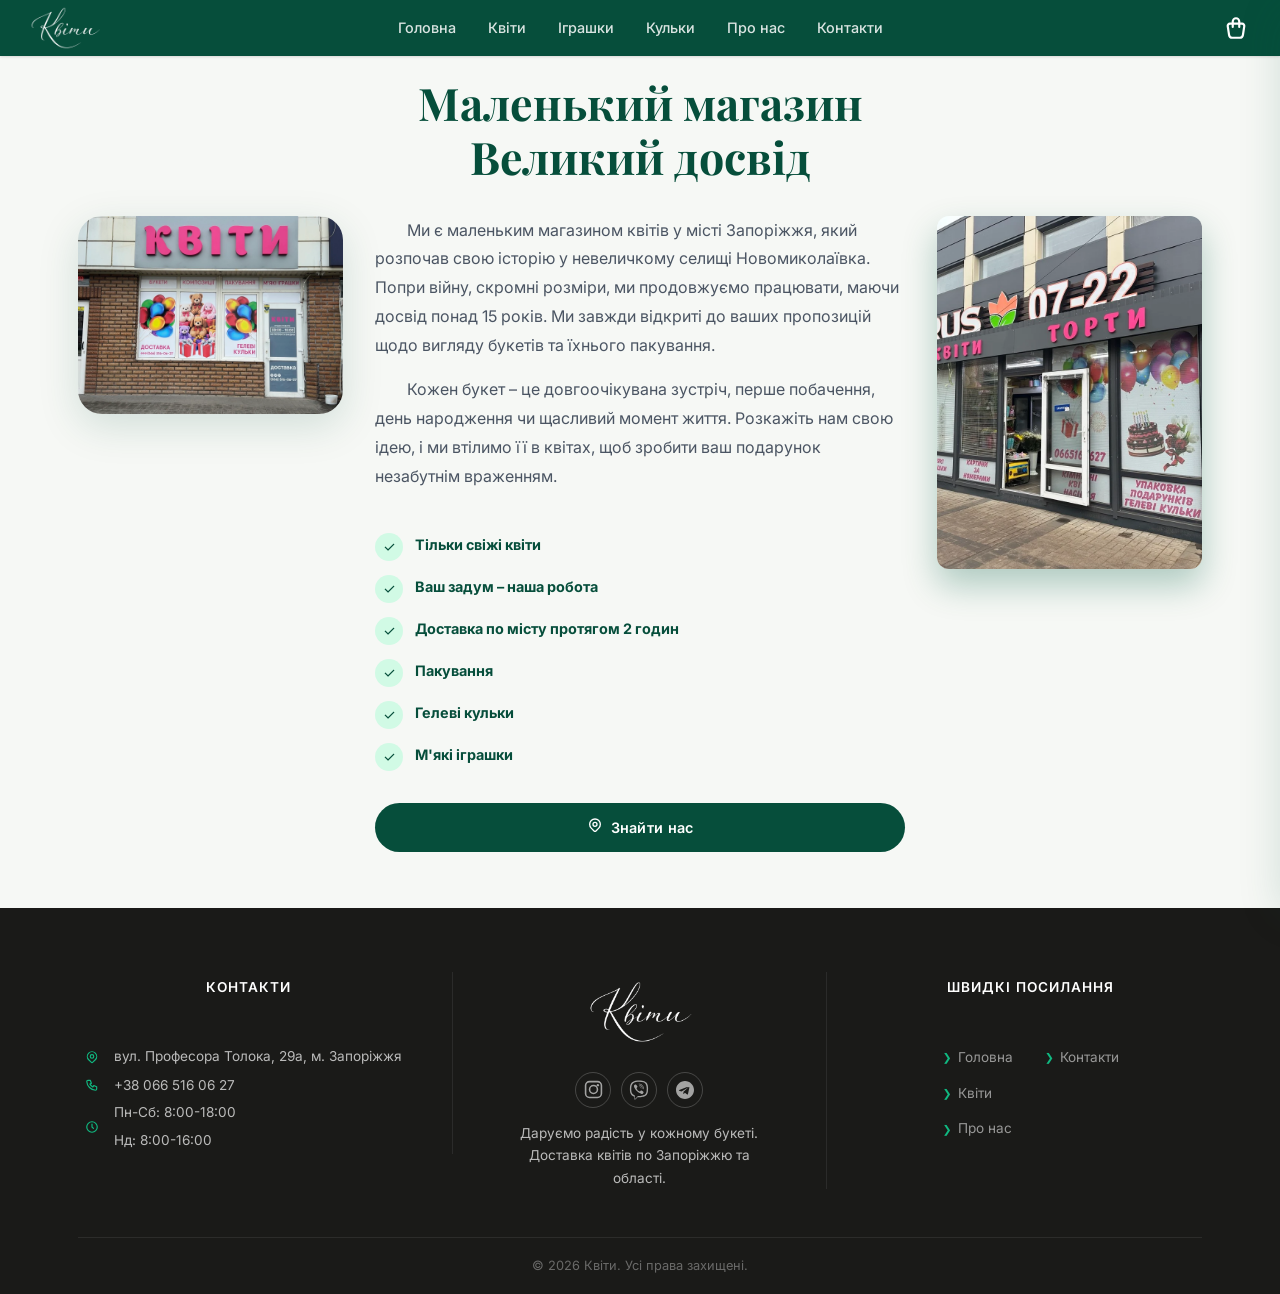
==== about.html @ 375ccbc0 "Add files via upload" ====
<!DOCTYPE html>
<html lang="uk">
<head>
    <meta charset="UTF-8" />
    <meta name="viewport" content="width=device-width, initial-scale=1.0" />
    <meta name="description" content="Про нас – квітковий магазин Квіти у Запоріжжі. Наша історія, цінності та підхід до роботи." />
    <title>Квітковий магазин</title>
    <link rel="preconnect" href="https://fonts.googleapis.com" />
    <link rel="preconnect" href="https://fonts.gstatic.com" crossorigin />
    <link href="https://fonts.googleapis.com/css2?family=Playfair+Display:ital,wght@0,400;0,600;0,700;1,400&family=Inter:wght@300;400;500;600&display=swap" rel="stylesheet" />
    <link rel="stylesheet" href="styles.css" />
</head>
<body class="page-about">

<!-- Навігація -->

<nav class="nav" id="navbar">
    <div class="container">
        <a href="index.html" class="nav-logo">
    <img src="logo_kvity_white.webp" alt="Квіти" class="nav-logo-img nav-logo-img-large" />
</a>
        <ul class="nav-links">
            <li><a href="index.html">Головна</a></li>
            <li><a href="index.html#kvity">Квіти</a></li>
            <li><a href="toys.html">Іграшки</a></li>
            <li><a href="balloons.html">Кульки</a></li>
            <li><a href="about.html">Про нас</a></li>
            <li><a href="#footer-phone" class="contact-us-link">Контакти</a></li>
        </ul>
        <button class="cart-btn" id="cart-btn">
            <svg class="cart-icon" viewBox="0 0 24 24" fill="none" stroke="currentColor" stroke-width="2" stroke-linecap="round" stroke-linejoin="round"><path d="M6.331 8h11.339a2 2 0 0 1 1.977 2.304l-1.255 8.152a3 3 0 0 1 -2.966 2.544h-6.852a3 3 0 0 1 -2.965 -2.544l-1.255 -8.152a2 2 0 0 1 1.977 -2.304z"/><path d="M9 11v-5a3 3 0 0 1 6 0v5"/></svg>
            <span class="cart-count" id="cart-count">0</span>
        </button>
        <button class="hamburger" id="hamburger">
            <span></span><span></span><span></span>
        </button>
    </div>
</nav>

<!-- Мобільне меню -->

<div class="mobile-menu" id="mobile-menu">
    
<nav class="mobile-menu-links">
        <a href="index.html#hero" class="mobile-link"><span class="mobile-link-icon"><svg width="20" height="20" viewBox="0 0 24 24" fill="none" stroke="currentColor" stroke-width="1.8" stroke-linecap="round" stroke-linejoin="round"><path d="M4 12l8-7 8 7"/><path d="M6 10v9a1 1 0 0 0 1 1h10a1 1 0 0 0 1-1v-9"/></svg></span><span>Головна</span></a>
        <a href="index.html#kvity" class="mobile-link"><span class="mobile-link-icon"><svg width="20" height="20" viewBox="0 0 24 24" fill="currentColor"><circle cx="12" cy="12" r="2.2"/><circle cx="12" cy="6.5" r="2.4"/><circle cx="12" cy="17.5" r="2.4"/><circle cx="6.5" cy="12" r="2.4"/><circle cx="17.5" cy="12" r="2.4"/></svg></span><span>Квіти</span></a>
        <a href="toys.html" class="mobile-link"><span class="mobile-link-icon"><svg width="20" height="20" viewBox="0 0 24 24" fill="none" stroke="currentColor" stroke-width="1.8" stroke-linecap="round" stroke-linejoin="round"><circle cx="12" cy="12" r="8"/><path d="M9 10h.01"/><path d="M15 10h.01"/><path d="M9 15c1 1 5 1 6 0"/></svg></span><span>Іграшки</span></a>
        <a href="balloons.html" class="mobile-link"><span class="mobile-link-icon"><svg width="20" height="20" viewBox="0 0 24 24" fill="none" stroke="currentColor" stroke-width="1.8" stroke-linecap="round" stroke-linejoin="round"><circle cx="12" cy="9" r="6"/><path d="M12 15l-1 6h2z"/></svg></span><span>Кульки</span></a>
        <a href="about.html" class="mobile-link"><span class="mobile-link-icon"><svg width="20" height="20" viewBox="0 0 24 24" fill="none" stroke="currentColor" stroke-width="1.8" stroke-linecap="round" stroke-linejoin="round"><circle cx="12" cy="12" r="8"/><path d="M12 8h.01"/><path d="M11 11h1v5h1"/></svg></span><span>Про нас</span></a>
        <a href="#footer-phone" class="mobile-link contact-us-link"><span class="mobile-link-icon"><svg width="20" height="20" viewBox="0 0 24 24" fill="none" stroke="currentColor" stroke-width="1.8" stroke-linecap="round" stroke-linejoin="round"><path d="M12 21s-6-5.686-6-10a6 6 0 0 1 12 0c0 4.314-6 10-6 10z"/><circle cx="12" cy="11" r="2"/></svg></span><span>Контакти</span></a>
    </nav>
    <div class="mobile-menu-footer">
        <a href="tel:+380665160627" class="btn btn-primary mobile-call-btn">
            <span><svg width="16" height="16" viewBox="0 0 24 24" fill="none" stroke="currentColor" stroke-width="2" stroke-linecap="round" stroke-linejoin="round"><path d="M5 4h4l2 5l-2.5 1.5a11 11 0 0 0 5 5l1.5 -2.5l5 2v4a2 2 0 0 1 -2 2a16 16 0 0 1 -15 -15a2 2 0 0 1 2 -2"/></svg></span> <span>+38 066 516 06 27</span>
        </a>
    </div>
</div>

<!-- Кошик -->

<div class="cart-overlay" id="cart-overlay"></div>
<aside class="cart-drawer" id="cart-drawer">
    <div class="cart-header">
        <h3><span class="cart-header-icon"><svg width="15" height="15" viewBox="0 0 24 24" fill="none" stroke="currentColor" stroke-width="2" stroke-linecap="round" stroke-linejoin="round"><path d="M6.331 8h11.339a2 2 0 0 1 1.977 2.304l-1.255 8.152a3 3 0 0 1 -2.966 2.544h-6.852a3 3 0 0 1 -2.965 -2.544l-1.255 -8.152a2 2 0 0 1 1.977 -2.304z"/><path d="M9 11v-5a3 3 0 0 1 6 0v5"/></svg></span> <span>Ваш кошик</span></h3>
        <button class="cart-close" id="cart-close">✕</button>
    </div>
    <div class="cart-items" id="cart-items">
        <div class="cart-empty" id="cart-empty">
            <span>🌷</span>
            <p>Кошик поки порожній</p>
        </div>
    </div>
    <div class="cart-footer" id="cart-footer">
        <div class="cart-total-row">
            <span>Разом:</span>
            <strong id="cart-total">0 ₴</strong>
        </div>
        <a href="tel:+380665160627" class="btn btn-primary cart-checkout" id="cart-checkout">
            <span><svg width="15" height="15" viewBox="0 0 24 24" fill="none" stroke="currentColor" stroke-width="2" stroke-linecap="round" stroke-linejoin="round"><path d="M5 4h4l2 5l-2.5 1.5a11 11 0 0 0 5 5l1.5 -2.5l5 2v4a2 2 0 0 1 -2 2a16 16 0 0 1 -15 -15a2 2 0 0 1 2 -2"/></svg></span> <span>Оформити замовлення</span>
        </a>
        <p class="cart-hint">Зателефонуйте нам – назвіть букети з кошика, і ми все підготуємо</p>
    </div>
</aside>

<!-- Про нас -->

<section class="about" id="about">
    <div class="container">

        <div class="about-grid">
            <div class="about-img-stack reveal-left">
                <img
                    src="novyy_magazin.webp"
                    alt="Вітрина квіткового магазину Квіти"
                    class="about-img-main"
                    style="aspect-ratio:4/3;object-fit:cover;"
                    loading="lazy"
                />
                <img
                    src="stariyy_magazin.webp"
                    alt="Перший магазин Квіти у Новомиколаївці"
                    class="about-img-accent"
                    style="object-fit:cover;"
                    loading="lazy"
                />
            </div>

            <div class="about-header-block reveal-left">
                <h2 class="section-title" id="about-title">Маленький магазин<br/>Великий досвід</h2>
            </div>

            <div class="about-text">
                <p class="about-body reveal-right" style="transition-delay:.1s">
                    Ми є маленьким магазином квітів у місті Запоріжжя, який розпочав свою історію у невеличкому селищі Новомиколаївка. Попри війну, скромні розміри, ми продовжуємо працювати, маючи досвід понад 15 років. Ми завжди відкриті до ваших пропозицій щодо вигляду букетів та їхнього пакування.
                </p>
                <p class="about-body reveal-right" style="transition-delay:.15s">
                    Кожен букет – це довгоочікувана зустріч, перше побачення, день народження чи щасливий момент життя. Розкажіть нам свою ідею, і ми втілимо її в квітах, щоб зробити ваш подарунок незабутнім враженням.
                </p>
                <div class="about-features">
                    <div class="about-feat reveal-right" style="transition-delay:.2s">
                        <div class="about-feat-icon">✓</div>
                        <div class="about-feat-text">
                            <strong>Тільки свіжі квіти</strong>
                        </div>
                    </div>
                    <div class="about-feat reveal-right" style="transition-delay:.25s">
                        <div class="about-feat-icon">✓</div>
                        <div class="about-feat-text">
                            <strong>Ваш задум – наша робота</strong>
                        </div>
                    </div>
                    <div class="about-feat reveal-right" style="transition-delay:.3s">
                        <div class="about-feat-icon">✓</div>
                        <div class="about-feat-text">
                            <strong>Доставка по місту протягом 2 годин</strong>
                        </div>
                    </div>
                    <div class="about-feat reveal-right" style="transition-delay:.3s">
                        <div class="about-feat-icon">✓</div>
                        <div class="about-feat-text">
                            <strong>Пакування</strong>
                        </div>
                    </div>
                    <div class="about-feat reveal-right" style="transition-delay:.3s">
                        <div class="about-feat-icon">✓</div>
                        <div class="about-feat-text">
                            <strong>Гелеві кульки</strong>
                        </div>
                    </div>
                    <div class="about-feat reveal-right" style="transition-delay:.3s">
                        <div class="about-feat-icon">✓</div>
                        <div class="about-feat-text">
                            <strong>М'які іграшки</strong>
                        </div>
                    </div>
                </div>
                <a href="https://www.google.com/maps/search/?api=1&query=%D0%B2%D1%83%D0%BB.+%D0%9F%D1%80%D0%BE%D1%84%D0%B5%D1%81%D0%BE%D1%80%D0%B0+%D0%A2%D0%BE%D0%BB%D0%BE%D0%BA%D0%B0%2C+29%D0%B0%2C+%D0%97%D0%B0%D0%BF%D0%BE%D1%80%D1%96%D0%B6%D0%B6%D1%8F" 
                    class="btn btn-dark reveal-right" 
                    style="transition-delay:.35s;margin-top:8px;" 
                    target="_blank" rel="noopener">
                        <span><svg width="16" height="16" viewBox="0 0 24 24" fill="none" stroke="currentColor" stroke-width="2" stroke-linecap="round" stroke-linejoin="round"><path d="M9 11a3 3 0 1 0 6 0a3 3 0 0 0 -6 0"/><path d="M17.657 16.657l-4.243 4.243a2 2 0 0 1 -2.827 0l-4.244 -4.243a8 8 0 1 1 11.314 0z"/></svg></span>
                        <span>Знайти нас</span>
                </a>
            </div>
        </div>
    </div>
</section>

<!-- Футер -->

<footer>
    <div class="container">
        <div class="footer-grid">

            <div class="footer-col footer-brand-col">
                <div class="footer-logo">
    <img src="logo_kvity_white.webp" alt="Квіти" class="footer-logo-img" />
</div>
                <div class="footer-social">
                    <a href="https://www.instagram.com/lipinskayanatalya/" class="social-btn" target="_blank" rel="noopener">
                        <svg width="19" height="19" viewBox="0 0 24 24" fill="none" stroke="currentColor" stroke-width="2" stroke-linecap="round" stroke-linejoin="round"><rect x="2" y="2" width="20" height="20" rx="5"/><circle cx="12" cy="12" r="5"/><circle cx="17.5" cy="6.5" r="1.5" fill="currentColor" stroke="none"/></svg>
                    </a>
                    <a href="viber://chat?number=%2B380665160627" class="social-btn" target="_blank" rel="noopener">
                        <svg width="24" height="24" fill="currentColor" xmlns="http://www.w3.org/2000/svg" viewBox="0 0 640 640"><!--!Font Awesome Free v7.3.1 by @fontawesome - https://fontawesome.com License - https://fontawesome.com/license/free Copyright 2026 Fonticons, Inc.--><path d="M508.3 113.9C495.6 102.2 444.2 64.9 329.6 64.4C329.6 64.4 194.5 56.3 128.7 116.7C92.1 153.3 79.2 207 77.8 273.5C76.4 340 74.7 464.6 194.8 498.4L194.9 498.4L194.8 550C194.8 550 194 570.9 207.8 575.1C224.4 580.3 234.2 564.4 250.1 547.3C258.8 537.9 270.8 524.1 279.9 513.6C362.1 520.5 425.2 504.7 432.4 502.4C449 497 542.9 485 558.1 360.4C573.9 231.8 550.5 150.6 508.3 113.9zM522.2 351C509.3 455 433.2 461.6 419.2 466.1C413.2 468 357.7 481.8 288 477.3C288 477.3 236 540 219.8 556.3C214.5 561.6 208.7 561.1 208.8 550.6C208.8 543.7 209.2 464.9 209.2 464.9L209.2 464.9C107.4 436.7 113.4 330.6 114.5 275.1C115.6 219.6 126.1 174.1 157.1 143.5C212.8 93 327.5 100.5 327.5 100.5C424.4 100.9 470.8 130.1 481.6 139.9C517.3 170.5 535.5 243.7 522.2 351zM383.2 270.2C383.6 278.8 370.7 279.4 370.3 270.8C369.2 248.8 358.9 238.1 337.7 236.9C329.1 236.4 329.9 223.5 338.4 224C366.3 225.5 381.8 241.5 383.2 270.2zM403.5 281.5C404.5 239.1 378 205.9 327.7 202.2C319.2 201.6 320.1 188.7 328.6 189.3C386.6 193.5 417.5 233.4 416.4 281.8C416.3 290.4 403.3 290 403.5 281.5zM450.5 294.9C450.6 303.5 437.6 303.6 437.6 295C437 213.5 382.7 169.1 316.8 168.6C308.3 168.5 308.3 155.7 316.8 155.7C390.5 156.2 449.8 207.1 450.5 294.9zM439.2 393L439.2 393.2C428.4 412.2 408.2 433.2 387.4 426.5L387.2 426.2C366.1 420.3 316.4 394.7 285 369.7C268.8 356.9 254 341.8 242.6 327.3C232.3 314.4 221.9 299.1 211.8 280.7C190.5 242.2 185.8 225 185.8 225C179.1 204.2 200 184 219.1 173.2L219.3 173.2C228.5 168.4 237.3 170 243.2 177.1C243.2 177.1 255.6 191.9 260.9 199.2C265.9 206 272.6 216.9 276.1 223C282.2 233.9 278.4 245 272.4 249.6L260.4 259.2C254.3 264.1 255.1 273.2 255.1 273.2C255.1 273.2 272.9 340.5 339.4 357.5C339.4 357.5 348.5 358.3 353.4 352.2L363 340.2C367.6 334.2 378.7 330.4 389.6 336.5C404.3 344.8 423 357.7 435.4 369.4C442.4 375.1 444 383.8 439.2 393z"/></svg>
                    </a>
                    <a href="https://t.me/nataliyassg" class="social-btn" target="_blank" rel="noopener">
                        <svg width="18" height="18" viewBox="0 0 24 24" fill="currentColor"><path d="M12 0C5.373 0 0 5.373 0 12s5.373 12 12 12 12-5.373 12-12S18.627 0 12 0zm5.894 8.221-1.97 9.28c-.145.658-.537.818-1.084.508l-3-2.21-1.447 1.394c-.16.16-.295.295-.605.295l.213-3.053 5.56-5.023c.242-.213-.054-.333-.373-.12L7.26 13.988 4.28 13.08c-.656-.204-.67-.656.136-.97l10.3-3.97c.545-.197 1.02.133.843.97l.335-.889z"/></svg>
                    </a>
                </div>
                <p class="footer-desc">Даруємо радість у кожному букеті. Доставка квітів по Запоріжжю та області.</p>
            </div>

            <div class="footer-col footer-contacts-col" id="contacts">
                <h4>Контакти</h4>
                <ul class="footer-contact">
                    <li><span class="contact-icon"><svg width="14" height="14" viewBox="0 0 24 24" fill="none" stroke="currentColor" stroke-width="2" stroke-linecap="round" stroke-linejoin="round"><path d="M9 11a3 3 0 1 0 6 0a3 3 0 0 0 -6 0"/><path d="M17.657 16.657l-4.243 4.243a2 2 0 0 1 -2.827 0l-4.244 -4.243a8 8 0 1 1 11.314 0z"/></svg></span><span>вул. Професора Толока, 29а, м. Запоріжжя</span></li>
                    <li id="footer-phone"><span class="contact-icon"><svg width="14" height="14" viewBox="0 0 24 24" fill="none" stroke="currentColor" stroke-width="2" stroke-linecap="round" stroke-linejoin="round"><path d="M5 4h4l2 5l-2.5 1.5a11 11 0 0 0 5 5l1.5 -2.5l5 2v4a2 2 0 0 1 -2 2a16 16 0 0 1 -15 -15a2 2 0 0 1 2 -2"/></svg></span><a href="tel:+380665160627" style="color:inherit;transition:color .2s;" onmouseover="this.style.color='var(--emerald)'" onmouseout="this.style.color='inherit'">+38 066 516 06 27</a></li>
                    <li><span class="contact-icon"><svg width="14" height="14" viewBox="0 0 24 24" fill="none" stroke="currentColor" stroke-width="2" stroke-linecap="round" stroke-linejoin="round"><circle cx="12" cy="12" r="9"/><polyline points="12 7 12 12 14.5 14.5"/></svg></span><span>Пн-Сб: 8:00-18:00 <br>Нд: 8:00-16:00</span></li>
                </ul>
            </div>

            <div class="footer-col footer-links-col">
                <details class="footer-links-details" open>
                    <summary>Швидкі посилання</summary>
                    <ul class="footer-links">
                        <li><a href="index.html#hero">Головна</a></li>
                        <li><a href="index.html#kvity">Квіти</a></li>
                        <li><a href="about.html">Про нас</a></li>
                        <li><a href="#contacts">Контакти</a></li>
                    </ul>
                </details>
            </div>

        </div>
        <div class="footer-bottom">
            <span>© 2026 Квіти. Усі права захищені.</span>
        </div>
    </div>
</footer>

<!-- Кнопка Нагору -->

<button id="back-to-top">↑</button>

<!-- Спливаюче повідомлення кошика -->

<div id="toast"></div>

<script src="script.js"></script>
</body>
</html>
---- styles.css ----
/* Кастомні CSS-властивості */

:root {
    --emerald: #10B981;
    --forest: #064E3B;
    --forest-mid: #065F46;
    --forest-light: #D1FAE5;
    --leaf: #34D399;
    --sand: #F0EDE6;
    --bg-main: #F6F8F5;
    --text-dark: #1A1A18;
    --text-mid: #4B5563;
    --text-light: #9CA3AF;
    --white: #FFFFFF;

    --font-display: 'Playfair Display', Georgia, serif;
    --font-body:    'Inter', system-ui, sans-serif;

    --radius-md:  12px;
    --radius-lg:  24px;
    --radius-pill: 999px;

    --shadow-sm: 0 1px 3px rgba(0,0,0,.08), 0 1px 2px rgba(0,0,0,.06);
    --shadow-md: 0 4px 16px rgba(6,78,59,.10);
    --shadow-lg: 0 12px 40px rgba(6,78,59,.15);

    --nav-h: 56px;
    --section-gap: 56px;
}

.stat-min {
    font-family: var(--font-display);
    font-size: clamp(1.2rem, 4vw, 1.8rem);
    font-weight: 700;
    color: var(--leaf);
    display: inline-block;
    line-height: 1;
    margin-left: 2px;
}

/* Скидання стилів та базові налаштування */

*, *::before, *::after { 
    box-sizing: border-box; 
    margin: 0; 
    padding: 0; 
}

[id] {
    scroll-margin-top: var(--nav-h);
}

body {
    font-family: var(--font-body);
    color: var(--text-dark);
    background: var(--bg-main);
    overflow-x: hidden;
    line-height: 1.6;
    overscroll-behavior: none;
}

/* Повзунок сайту */

html {
    scrollbar-width: thin;
    scrollbar-color: var(--emerald) var(--sand);
    scroll-behavior: smooth;
    font-size: 16px
}

::-webkit-scrollbar {
    width: 12px;
}

::-webkit-scrollbar-track {
    background: var(--sand);
}

::-webkit-scrollbar-thumb {
    background: var(--emerald);
    border-radius: 10px;
    border: 2px solid var(--sand);
}

::-webkit-scrollbar-thumb:hover {
    background: var(--forest-mid);
}

img {
    max-width: 100%;
    display: block; 
}

a {
    color: inherit;
    text-decoration: none;
}

button {
    cursor: pointer;
    border: none;
    background: none; 
    font-family: inherit;
    touch-action: manipulation;
    user-select: none;
    -webkit-user-select: none;
}

ul {
    list-style: none;
}

:focus-visible {
    outline: 2px solid var(--emerald);
    outline-offset: 3px; 
}

@media (prefers-reduced-motion: reduce) {

*, *::before, *::after {
    animation-duration: .01ms !important;
    transition-duration: .01ms !important;
}
}

/* Допоміжні класи */
.product-body--compact {
    padding: 12px 10px;
    display: flex;
    flex-direction: column;
    align-items: flex-start;
    gap: 8px;
    min-width: 120px;
    max-width: 180px;
}
.product-footer {
    display: flex;
    align-items: center;
    gap: 10px;
    margin-top: 0;
}
.product-price {
    font-size: 1.1rem;
    font-weight: 600;
}
.product-btn {
    background: var(--emerald);
    color: var(--white);
    border-radius: 50%;
    width: 32px;
    height: 32px;
    font-size: 1.3rem;
    display: flex;
    align-items: center;
    justify-content: center;
    transition: background .2s;
}
.product-btn:active, .product-btn:focus {
    background: var(--forest-mid);
}


.container {
    width: 100%;
    max-width: 1160px;
    margin: 0 auto;
    padding: 0 18px;
}

.sr-only {
    position: absolute;
    width: 1px; height: 1px;
    overflow: hidden;
    clip: rect(0,0,0,0); 
    white-space: nowrap;
}

.btn {
    display: inline-flex;
    align-items: center;
    justify-content: center;
    gap: 8px;
    min-height: 44px;
    padding: 13px 28px;
    border-radius: var(--radius-pill);
    font-family: var(--font-body);
    font-size: .9rem; 
    font-weight: 600;
    letter-spacing: .02em;
    transition: transform .15s, box-shadow .15s, background .15s;
}

.btn > span[aria-hidden="true"]:first-child {
    display: inline-flex;
    align-items: center;
    justify-content: center;
    width: 18px;
    height: 18px;
    line-height: 1;
    font-size: 1rem;
    flex-shrink: 0;
}

.btn:active {
    transform: scale(0.97);
}

.btn-primary {
    background: var(--emerald);
    color: var(--white);
}

.btn-outline {
    background: transparent;
    color: var(--white);
    border: 2px solid rgba(255,255,255,.7);
}

.btn-dark {
    background: var(--forest);
    color: var(--white);
}

/* Для пристроїв з мишею ноут */

@media (hover: hover) {
    .btn:hover {
        transform: translateY(-2px);
        box-shadow: var(--shadow-md);
    }

    .btn-primary:hover {
        background: var(--forest-mid);
    }

    .btn-outline:hover {
        background: rgba(255,255,255,.15);
    }

    .btn-dark:hover {
        background: var(--forest-mid);
    }
}

/* моб. версія вимк. появу елементів без анімки */

.reveal,
.reveal-left,
.reveal-right {
    opacity: 1;
    transition: none;
}

/* Анімація появи елементів на ноуті*/

@media (min-width: 768px) {
    
    .reveal {
        opacity: 0;
        transform: translateY(24px);
        transition: opacity .5s cubic-bezier(.22,1,.36,1), transform .5s cubic-bezier(.22,1,.36,1);
    }

    .reveal.visible {
        opacity: 1;
        transform: translateY(0);
    }

    .reveal-left {
        opacity: 0;
        transform: translateX(-28px);
        transition: opacity .5s cubic-bezier(.22,1,.36,1), transform .5s cubic-bezier(.22,1,.36,1);
    }

    .reveal-right {
        opacity: 0;
        transform: translateX(28px);
        transition: opacity .5s cubic-bezier(.22,1,.36,1), transform .5s cubic-bezier(.22,1,.36,1);
    }

    .reveal-left.visible,
    .reveal-right.visible {
        opacity: 1;
        transform: translateX(0);
    }
}

/* Навігація (базова — мобільна версія) */

.nav {
    position: fixed;
    top: 0;
    left: 0;
    right: 0;
    z-index: 1000;
    height: var(--nav-h);
    display: flex;
    align-items: center;
    transition: background .35s, box-shadow .35s;
    will-change: background;
    transform: translateZ(0);
}

.nav .container {
    display: flex;
    align-items: center;
    justify-content: space-between;
    width: 100%;
    position: relative;
}

.nav .container > * {
    align-self: center;
}

.nav.scrolled {
    background: var(--forest);
    box-shadow: var(--shadow-sm);
}

.page-about .nav,
.page-catalog .nav {
    background: var(--forest);
    box-shadow: var(--shadow-sm);
}

/* Лого */

.nav-logo {
    display: flex;
    align-items: center;
    gap: 10px;
    font-family: var(--font-display);
    font-size: 1.3rem;
    font-weight: 700;
    color: var(--white);
    transition: color .35s;
}

.nav-logo-img {
    height: 38px;
    width: auto;
    display: block;
}

.nav-logo-img-large {
    height: 54px;
    max-width: 160px;
}

.cart-icon {
    color: var(--white);
    transition: color .35s;
}

.nav-logo-icon {
    width: 34px;
    height: 34px;
    border-radius: 50%;
    background: var(--emerald);
    display: grid;
    place-items: center;
    font-size: 1rem;
    flex-shrink: 0;
}

/* Гамбургер */

.hamburger {
    display: flex;
    flex-direction: column;
    justify-content: center;
    gap: 5px;
    width: 36px;
    height: 36px;
    padding: 4px;
}

.hamburger span {
    display: block;
    height: 2px;
    border-radius: 2px;
    background: var(--white);
    transition: transform .3s, opacity .3s, background .35s;
}

.hamburger.open span:nth-child(1) {
    transform: translateY(7px) rotate(45deg);
}

.hamburger.open span:nth-child(2) {
    opacity: 0;
}

.hamburger.open span:nth-child(3) {
    transform: translateY(-7px) rotate(-45deg);
}

/* Горизонтальне меню (на ноут) */

.nav-links {
    display: none;
    align-items: center;
    gap: 32px;
}

.nav-links a {
    font-size: .9rem;
    font-weight: 500;
    color: rgba(255,255,255,.85);
    transition: color .2s;
}

/* Мобільне меню на весь екран */

.mobile-menu {
    display: none;
    position: fixed;
    inset: 0;
    z-index: 999;
    background:
        radial-gradient(circle at 15% 20%, rgba(52,211,153,.28), transparent 55%),
        radial-gradient(circle at 90% 85%, rgba(16,185,129,.22), transparent 50%),
        linear-gradient(160deg, var(--forest) 0%, var(--forest-mid) 100%);
    padding: calc(var(--nav-h) + 12px) 28px 32px;
    flex-direction: column;
    align-items: stretch;
    justify-content: center;
    gap: 4px;
    opacity: 0;
    transform: translateX(100%);
    transition: opacity .35s ease, transform .35s ease;
    overflow-y: auto;
}

.mobile-menu-header {
    display: flex;
    align-items: center;
    justify-content: center;
    position: absolute;
    top: 0;
    left: 0;
    width: 100%;
    height: var(--nav-h);
    background: transparent;
    z-index: 1001;
    padding: 0 16px;
}

.mobile-menu-logo {
    height: 38px;
    width: auto;
    margin: 0 auto;
    display: block;
}

.mobile-menu-close {
    position: absolute;
    right: 16px;
    top: 50%;
    transform: translateY(-50%);
    background: none;
    border: none;
    color: var(--white);
    font-size: 2rem;
    cursor: pointer;
    z-index: 1002;
    padding: 0 4px;
    line-height: 1;
}

.mobile-menu.open {
    opacity: 1;
    transform: translateX(0);
    display: flex;
}

.mobile-link {
    display: flex;
    align-items: center;
    gap: 14px;
    font-family: var(--font-display);
    font-size: 1.35rem;
    color: var(--white);
    font-weight: 600;
    padding: 13px 16px;
    border-radius: var(--radius-md);
    opacity: 0;
    transform: translateY(16px);
    transition: opacity .35s ease, transform .35s ease, background .2s ease, color .2s ease;
}

.mobile-link-icon {
    width: 34px;
    height: 34px;
    flex-shrink: 0;
    display: grid;
    place-items: center;
    font-size: 1.05rem;
    background: rgba(255,255,255,.12);
    border-radius: 50%;
}

.mobile-menu.open .mobile-link { opacity: 1; transform: translateY(0); }

.mobile-menu.open .mobile-link:nth-child(1) { transition-delay: .08s; }
.mobile-menu.open .mobile-link:nth-child(2) { transition-delay: .13s; }
.mobile-menu.open .mobile-link:nth-child(3) { transition-delay: .18s; }
.mobile-menu.open .mobile-link:nth-child(4) { transition-delay: .23s; }
.mobile-menu.open .mobile-link:nth-child(5) { transition-delay: .28s; }
.mobile-menu.open .mobile-link:nth-child(6) { transition-delay: .33s; }
.mobile-menu.open .mobile-link:nth-child(7) { transition-delay: .38s; }

.mobile-menu .btn.btn-primary {
    margin-top: 14px;
    opacity: 0;
    transform: translateY(16px);
    transition: opacity .35s ease .43s, transform .35s ease .43s, background .2s ease;
}

.mobile-menu.open .btn.btn-primary { opacity: 1; transform: translateY(0); }

/* Коли мобільне меню відкрите — ховаємо посилання, крім лого, кошика й гамбургера */

.nav:has(~ .mobile-menu.open) .nav-links {
    opacity: 0;
    pointer-events: none;
    transition: opacity .2s;
}

.nav:has(~ .mobile-menu.open) {
    background: transparent !important;
    box-shadow: none !important;
    border-bottom: 1px solid rgba(255,255,255,.15);
}

.nav:has(~ .mobile-menu.open) .nav-logo,
.nav:has(~ .mobile-menu.open) .cart-icon {
    color: var(--white);
}

.nav:has(~ .mobile-menu.open) .nav-logo-img {
    content: url('logo_kvity_white.webp');
}

/* Лого по центру, кошик зліва, хрестик (гамбургер) справа */

.nav:has(~ .mobile-menu.open) .nav-logo {
    position: absolute;
    left: 50%;
    top: 50%;
    transform: translate(-50%, -50%);
    margin: 0;
}

.nav:has(~ .mobile-menu.open) .cart-btn {
    margin-left: 0;
    margin-right: 0;
}

.nav:has(~ .mobile-menu.open) .hamburger span {
    background: var(--white);
}

/* Hover-ефекти — тільки для пристроїв з мишею */

@media (hover: hover) {
    .nav-links a:hover,
    .nav.scrolled .nav-links a:hover,
    .page-about .nav-links a:hover,
    .page-catalog .nav-links a:hover {
        color: var(--emerald);
    }

    .mobile-link:hover {
        background: rgba(255,255,255,.1);
        color: var(--white);
    }
}

.mobile-link:active { background: rgba(255,255,255,.16); }

/* Рядок "телефон + іконки" в гамбургер-меню */

.mobile-menu-footer {
    display: flex;
    align-items: center;
    gap: 10px;
    flex-wrap: nowrap;
}

.mobile-menu-footer .mobile-call-btn {
    width: 100%;
    justify-content: center;
    white-space: nowrap;
}

.mobile-menu-footer .mobile-call-btn span:last-child {
    overflow: hidden;
    text-overflow: ellipsis;
}

.mobile-menu-footer .mobile-menu-social {
    display: flex;
    align-items: center;
    gap: 8px;
    flex-shrink: 0;
}

/* Ноут-версія (від 768px) */

@media (min-width: 768px) {
    .nav .container {
        max-width: 100%;
        padding-left: 24px;
        padding-right: 24px;
    }

    .nav-logo {
        font-size: 1.45rem;
        margin-right: auto;
    }

    .nav-logo-icon {
        width: 36px;
        height: 36px;
        font-size: 1.1rem;
    }

    .hamburger {
        display: none;
    }

    .nav-links {
        display: flex;
        position: absolute;
        left: 50%;
        top: 50%;
        transform: translate(-50%, -50%);
        margin: 0;
        white-space: nowrap;
    }
}

/* Головний блок */

.hero {
    position: relative;
    min-height: 173vw;
    display: flex;
    align-items: center;
    justify-content: center;
    text-align: center;
    overflow: hidden;
}

.hero-bg {
    position: absolute;
    inset: 0;
    background-color: var(--forest);
}

.hero-bg::after {
    content: '';
    position: absolute;
    inset: 0;
    background: linear-gradient(165deg, rgba(6,78,59,.72) 0%, rgba(4,40,30,.82) 100%);
}

.hero-content {
    position: relative;
    z-index: 1;
    max-width: 740px;
    padding: 0 20px;
}

.hero-eyebrow {
    display: inline-block;
    font-size: .72rem;
    font-weight: 600;
    letter-spacing: .13em;
    text-transform: uppercase;
    color: var(--leaf);
    margin-bottom: 16px;
    background: rgba(52,211,153,.15);
    padding: 6px 14px;
    border-radius: var(--radius-pill);
    border: 1px solid rgba(52,211,153,.3);
}

.hero h1 {
    font-family: var(--font-display);
    font-size: clamp(2.2rem, 8vw, 5rem);
    font-weight: 700;
    color: var(--white);
    line-height: 1.15;
    margin-bottom: 16px;
}

.hero h1 em {
    font-style: italic;
    color: var(--leaf);
}

.hero-sub {
    font-size: 1rem;
    color: rgba(255,255,255,.78);
    max-width: 480px;
    margin: 0 auto 28px;
    line-height: 1.65;
}

.hero-actions {
    display: flex;
    gap: 12px;
    justify-content: center;
    flex-wrap: wrap;
}

.hero-scroll {
    position: absolute;
    bottom: 20px;
    left: 50%;
    transform: translateX(-50%);
    display: flex;
    flex-direction: column;
    align-items: center;
    gap: 6px;
    color: rgba(255,255,255,.6);
    font-size: .7rem;
    letter-spacing: .1em;
    text-transform: uppercase;
    animation: bounce 2s infinite;
}

.hero-scroll span {
    font-size: 1rem;
}

@keyframes bounce {
    0%, 100% { transform: translateX(-50%) translateY(0); }
    50%      { transform: translateX(-50%) translateY(8px); }
}

@media (max-height: 500px) {
    .hero-scroll {
        display: none;
    }
}

/* Ноут-версія */

@media (min-width: 768px) {
    .hero {
        min-height: 100vh;
        min-height: 100dvh;
    }

    .hero-content {
        padding: 0 24px;
    }

    .hero-eyebrow {
        font-size: .78rem;
        letter-spacing: .15em;
        margin-bottom: 20px;
        padding: 6px 16px;
    }

    .hero h1 {
        font-size: clamp(2.6rem, 6vw, 5rem);
        line-height: 1.1;
        margin-bottom: 20px;
    }

    .hero-sub {
        font-size: 1.1rem;
        margin-bottom: 36px;
        line-height: 1.7;
    }

    .hero-scroll {
        bottom: 32px;
        font-size: .75rem;
    }

    .hero-scroll span {
        font-size: 1.1rem;
    }
}

/* Заголовки секцій */

.section-header {
    text-align: center;
    margin-bottom: 36px;
}

.section-eyebrow {
    display: inline-block;
    font-size: .72rem;
    font-weight: 600;
    letter-spacing: .12em;
    text-transform: uppercase;
    color: var(--emerald);
    margin-bottom: 10px;
}

.section-title {
    font-family: var(--font-display);
    font-size: clamp(1.6rem, 6vw, 2.8rem);
    font-weight: 700;
    color: var(--forest);
    line-height: 1.2;
}

.section-sub {
    margin-top: 10px;
    color: var(--text-mid);
    font-size: .95rem;
    max-width: 520px;
    margin-left: auto;
    margin-right: auto;
    line-height: 1.65;
}

/* Менший відступ між заголовком і фільтром категорій (сторінка іграшок) */

#igrashky .section-header {
    margin-bottom: 18px;
}

/* Ноут-версія */

@media (min-width: 768px) {
    .section-header {
        margin-bottom: 56px;
    }

    .section-eyebrow {
        font-size: .78rem;
        letter-spacing: .14em;
        margin-bottom: 12px;
    }

    .section-title {
        line-height: 1.2;
    }

    .section-sub {
        margin-top: 12px;
        font-size: 1rem;
        line-height: 1.7;
    }
}

/* Статистика — мобільна версія */

.stats {
    background: var(--forest);
    padding: 36px 0;
}

.stats-grid {
    display: grid;
    grid-template-columns: repeat(2, 1fr);
    gap: 28px 16px;
    text-align: center;
}

.stat-number {
    font-family: var(--font-display);
    font-size: clamp(1.8rem, 7vw, 3.2rem);
    font-weight: 700;
    color: var(--leaf);
    display: inline-block;
    line-height: 1;
}

.stat-percent {
    font-family: var(--font-display);
    font-size: clamp(1.1rem, 5vw, 1.8rem);
    font-weight: 700;
    color: var(--leaf);
    display: inline-block;
    line-height: 1;
}

.stat-label {
    color: rgba(255,255,255,.65);
    font-size: .8rem;
    margin-top: 6px;
}

/* Статистика ноут-версія */

@media (min-width: 768px) {
    .stats {
        padding: 48px 0;
    }

    .stats-grid {
        grid-template-columns: repeat(4, 1fr);
        gap: 24px;
    }

    .stat-label {
        font-size: .85rem;
    }
}

/* Квіти */

.kvity {
    padding: var(--section-gap) 0;
}

#tovary {
    margin-top: -120px;
}

.products-grid {
    display: grid;
    grid-template-columns: 1fr;
    gap: 20px;
}

.product-card {
    background: var(--white);
    border-radius: 32px;
    overflow: hidden;
    box-shadow: var(--shadow-sm);
    transition: transform .3s, box-shadow .3s;
    position: relative;
    display: flex;
    flex-direction: column;
}

.product-img-wrap {
    position: relative;
    overflow: hidden;
    aspect-ratio: 4/3;
}

.product-img-wrap img {
    width: 100%;
    height: 100%;
    object-fit: cover;
    transition: transform .5s;
}

.product-badge {
    position: absolute;
    top: 12px;
    left: 12px;
    background: var(--emerald);
    color: var(--white);
    font-size: .7rem;
    font-weight: 700;
    letter-spacing: .05em;
    text-transform: uppercase;
    padding: 4px 10px;
    border-radius: var(--radius-pill);
}

.product-body {
    padding: 16px 18px 18px;
    display: flex;
    flex-direction: column;
    flex: 1;
}

.product-name {
    font-family: var(--font-display);
    font-size: 1.05rem;
    font-weight: 600;
    color: var(--forest);
    margin-bottom: 4px;
}

.product-desc {
    font-size: .85rem;
    color: var(--text-mid);
    line-height: 1.5;
    margin-bottom: 14px;
}

/* Прапор країни походження (коло) */

.product-origin {
    display: inline-flex;
    align-items: center;
    gap: 6px;
    font-size: .78rem;
    color: var(--text-mid);
    margin-bottom: 8px;
}

.product-flag {
    width: 20px;
    height: 20px;
    border-radius: 50%;
    overflow: hidden;
    flex-shrink: 0;
    display: grid;
    place-items: center;
    font-size: .8rem;
    line-height: 1;
    background: var(--sand);
}

/* Характеристики: колір, вид, розмір */

.product-specs {
    display: flex;
    flex-wrap: wrap;
    row-gap: 6px;
    column-gap: 14px;
    font-size: .78rem;
    color: var(--text-mid);
    margin-bottom: 12px;
}

.product-specs span {
    display: inline-flex;
    align-items: center;
    gap: 5px;
}

.product-color-dot {
    width: 10px;
    height: 10px;
    border-radius: 50%;
    display: inline-block;
    flex-shrink: 0;
    border: 1px solid rgba(0,0,0,.12);
}

/* Догляд */

.product-care {
    display: flex;
    align-items: flex-start;
    gap: 6px;
    font-size: .76rem;
    line-height: 1.45;
    color: var(--text-light);
    padding-top: 10px;
    margin-bottom: 12px;
    border-top: 1px dashed var(--sand);
}

.product-care span:first-child {
    flex-shrink: 0;
}

.product-footer {
    display: flex;
    align-items: center;
    justify-content: space-between;
    margin-top: auto;
}

.product-price {
    font-size: 1.05rem;
    font-weight: 700;
    color: var(--forest);
}

.product-price span {
    font-size: .8rem;
    font-weight: 400;
    color: var(--text-light);
}

.product-btn {
    width: 44px;
    height: 44px;
    border-radius: 50%;
    background: var(--forest-light);
    color: var(--forest);
    display: grid;
    place-items: center;
    font-size: 1.1rem;
    transition: background .2s, color .2s, transform .2s;
    position: relative;
}

.product-btn:active {
    transform: scale(0.92);
}

/* Індикатор "вже додано у кошик" (легасі кнопка на інших сторінках) */

.product-btn.in-cart {
    background: var(--emerald);
    color: var(--white);
}

.product-btn.in-cart::after,
.qty-btn.qty-plus.in-cart::after {
    content: '✓';
    position: absolute;
    top: -4px;
    right: -4px;
    width: 16px;
    height: 16px;
    border-radius: 50%;
    background: var(--forest);
    color: var(--white);
    font-size: .6rem;
    font-weight: 700;
    display: flex;
    align-items: center;
    justify-content: center;
    box-shadow: 0 0 0 2px var(--white);
}

/* Фільтр за категоріями (розмірами) над сіткою товарів */

.category-filters {
    display: flex;
    flex-wrap: wrap;
    gap: 10px;
    margin: 4px 0 28px;
}

.filter-btn {
    padding: 8px 18px;
    border-radius: var(--radius-pill);
    background: var(--sand);
    color: var(--forest);
    font-size: .85rem;
    font-weight: 600;
    transition: background .2s, color .2s;
}

.filter-btn.active {
    background: var(--emerald);
    color: var(--white);
}

@media (hover: hover) {
    .filter-btn:not(.active):hover {
        background: var(--forest-light);
    }
}

/* Степер кількості прямо на картці товару */

.product-qty {
    display: flex;
    align-items: center;
    gap: 8px;
}

.qty-count {
    min-width: 16px;
    text-align: center;
    font-weight: 600;
    font-size: .95rem;
    color: var(--forest);
}

.qty-btn {
    width: 36px;
    height: 36px;
    border-radius: 50%;
    background: var(--forest-light);
    color: var(--forest);
    display: grid;
    place-items: center;
    font-size: 1.1rem;
    line-height: 1;
    transition: background .2s, color .2s, transform .2s, opacity .2s;
    position: relative;
}

.qty-btn.qty-plus.in-cart {
    background: var(--emerald);
    color: var(--white);
}

.qty-btn.qty-minus:disabled {
    opacity: .35;
    cursor: default;
}

.qty-btn:active:not(:disabled) {
    transform: scale(0.92);
}

@media (hover: hover) {
    .qty-btn:not(:disabled):hover {
        background: var(--emerald);
        color: var(--white);
    }
}

/* Квіти ноут версія */

@media (min-width: 1300px) {
    .container:has(.products-grid) {
        max-width: 1450px;
    }

    .products-grid {
        grid-template-columns: repeat(4, 1fr);
        gap: 28px;
    }
}

/* Hover — тільки для пристроїв з мишею */

@media (hover: hover) {
    .product-card:hover {
        transform: translateY(-6px);
        box-shadow: var(--shadow-lg);
    }

    .product-card:hover .product-img-wrap img {
        transform: scale(1.06);
    }

    .product-btn:hover {
        background: var(--emerald);
        color: var(--white);
        transform: scale(1.1);
    }
}

/* Планшет (від 480px) */

@media (min-width: 480px) {
    .products-grid {
        grid-template-columns: repeat(2, 1fr);
    }
}

/* Ноут-версія (від 768px) */

@media (min-width: 768px) {
    .products-grid {
        grid-template-columns: repeat(auto-fill, minmax(250px, 1fr));
        gap: 28px;
    }

    .product-body {
        padding: 18px 20px 20px;
    }

    .product-name {
        font-size: 1.1rem;
    }

    .product-price {
        font-size: 1.1rem;
    }

    .product-btn {
        width: 36px;
        height: 36px;
        font-size: 1.1rem;
    }
}

/* Про нас */

.about {
    padding: var(--section-gap) 0;
    padding-top: calc(var(--nav-h) + 20px);
}

.about-grid {
    display: grid;
    grid-template-columns: 1fr;
    gap: 48px;
    align-items: center;
}

.about-img-stack {
    position: relative;
    max-width: 340px;
    margin: 0 auto;
    margin-top: -32px;
    order: 2;
}

.about-img-main {
    border-radius: var(--radius-lg);
    width: 100%;
    aspect-ratio: 4/5;
    object-fit: cover;
    box-shadow: var(--shadow-lg);
}

.about-img-accent {
    position: absolute;
    bottom: -20px;
    right: -16px;
    width: 44%;
    border-radius: var(--radius-md);
    aspect-ratio: 1;
    object-fit: cover;
    box-shadow: 0 12px 28px rgba(6,95,70,.28);
}

.about-header-block {
    text-align: center;
    margin-top: -20px;
    order: 1;
}

.about-header-block .section-title {
    margin-bottom: 8px;
}

.about-text {
    order: 3;
    margin-top: -28px;
}

.about-text .section-eyebrow {
    display: block;
    text-align: left;
    font-size: 1rem;
    margin-bottom: 10px;
    margin-left: 55px; 
}

.about-body {
    color: var(--text-mid);
    line-height: 1.75;
    margin-bottom: 14px;
    text-indent: 24px;
}

.about-features {
    margin: 20px 0;
    display: flex;
    flex-direction: column;
    gap: 12px;
}

.about-feat {
    display: flex;
    align-items: center;
    gap: 12px;
}

.about-feat-icon {
    width: 28px;
    height: 28px;
    border-radius: 50%;
    background: var(--forest-light);
    color: var(--forest);
    display: grid;
    place-items: center;
    font-size: .9rem;
    flex-shrink: 0;
    margin-top: 2px;
}

.about-feat-text strong {
    display: block;
    font-size: .9rem;
    color: var(--forest);
    margin-bottom: 2px;
}

.about-feat-text span {
    font-size: .82rem;
    color: var(--text-mid);
}

/* Ноут-версія (від 900px) */

@media (min-width: 900px) {
    .about {
        padding-top: calc(var(--nav-h) + 20px);
    }

    .about-grid {
        grid-template-columns: 1fr 2fr 1fr;
        grid-template-areas:
            "header header header"
            "imgMain text imgAccent";
        grid-template-rows: auto 1fr;
        gap: 24px 32px;
        align-items: start;
    }

    .about-header-block {
        grid-area: header;
        text-align: center;
        margin-bottom: 0;
        margin-top: 0;
    }

    .about-img-stack {
        display: contents;
    }

    .about-img-main {
        grid-area: imgMain;
        width: 100%;
        aspect-ratio: 3/4;
        object-fit: cover;
    }

    .about-img-accent {
        grid-area: imgAccent;
        position: static;
        width: 100%;
        aspect-ratio: 3/4;
        object-fit: cover;
        box-shadow: 0 16px 34px rgba(6,95,70,.3);
    }

    .about-text {
        grid-area: text;
        margin-top: 0;
        display: flex;
        flex-direction: column;
        justify-content: center;
    }

    .about-body {
        line-height: 1.8;
        margin-bottom: 16px;
        text-indent: 32px;
    }

    .about-text .section-eyebrow {
        text-align: center;
        font-size: 1.1rem;
        margin-bottom: 14px;
        margin-right: 70px;
    }

    .about-features {
        margin: 24px 0;
    }
}

/* Деталі */

.info-section {
    padding: var(--section-gap) 0;
}

.info-grid {
    display: grid;
    grid-template-columns: 1fr;
    gap: 32px;
}

.info-card {
    background: var(--white);
    border-radius: var(--radius-lg);
    padding: 28px 22px;
    box-shadow: var(--shadow-sm);
}

.info-card-title {
    font-family: var(--font-display);
    font-size: 1.25rem;
    font-weight: 700;
    color: var(--forest);
    margin-bottom: 18px;
    display: flex;
    align-items: center;
    gap: 10px;
}

.info-card-title span {
    font-size: 1.25rem;
}

.hours-list {
    display: flex;
    flex-direction: column;
    gap: 8px;
}

.hours-row {
    display: flex;
    justify-content: space-between;
    align-items: center;
    padding: 9px 0;
    border-bottom: 1px solid var(--sand);
    font-size: .87rem;
}

.hours-row:last-child {
    border-bottom: none;
}

.hours-day {
    color: var(--text-mid);
}

.hours-time {
    font-weight: 600;
    color: var(--forest);
}

.hours-time.closed {
    color: var(--text-light);
    font-weight: 400;
}

.address-info {
    display: flex;
    flex-direction: column;
    gap: 16px;
}

.address-row {
    display: flex;
    align-items: flex-start;
    gap: 12px;
}

.address-icon {
    width: 36px;
    height: 36px;
    border-radius: 50%;
    background: var(--forest-light);
    color: var(--forest);
    display: grid;
    place-items: center;
    font-size: .95rem;
    flex-shrink: 0;
}

.address-row-body strong {
    display: block;
    font-size: .82rem;
    color: var(--text-mid);
    margin-bottom: 2px;
}

.address-row-body span,
.address-row-body a {
    font-size: .92rem;
    font-weight: 500;
    color: var(--forest);
}

/* Hover — тільки для пристроїв з мишею */

@media (hover: hover) {
    .address-row-body a:hover {
        color: var(--emerald);
    }
}

/* Ноут-версія (від 768px) */

@media (min-width: 768px) {
    .info-grid {
        gap: 48px;
    }

    .info-card {
        padding: 40px 36px;
    }

    .info-card-title {
        font-size: 1.4rem;
        margin-bottom: 24px;
    }

    .info-card-title span {
        font-size: 1.4rem;
    }

    .hours-list {
        gap: 10px;
    }

    .hours-row {
        padding: 10px 0;
        font-size: .9rem;
    }

    .address-info {
        gap: 18px;
    }

    .address-row {
        gap: 14px;
    }

    .address-icon {
        width: 38px;
        height: 38px;
        font-size: 1rem;
    }

    .address-row-body strong {
        font-size: .85rem;
    }

    .address-row-body span,
    .address-row-body a {
        font-size: .95rem;
    }
}

/* Дві колонки поруч (від 900px) */

@media (min-width: 900px) {
    .info-grid {
        grid-template-columns: 1fr 1fr;
    }
}

/* Низ сайту */

footer {
    background: var(--text-dark);
    color: rgba(255,255,255,.7);
    padding: 48px 0 0;
}

.footer-grid {
    display: grid;
    grid-template-columns: 1fr;
    gap: 40px;
    padding-bottom: 36px;
    text-align: center;
}

.footer-brand-col {
    order: 1;
}

.footer-contacts-col {
    order: 2;
    border-top: 1px solid rgba(255,255,255,.08);
    padding-top: 32px;
}

.footer-links-col {
    order: 3;
    border-top: 1px solid rgba(255,255,255,.08);
    padding-top: 24px;
}

.footer-logo {
    display: flex;
    align-items: center;
    justify-content: center;
    gap: 10px;
    font-family: var(--font-display);
    font-size: 1.2rem;
    font-weight: 700;
    color: var(--white);
    margin-bottom: 12px;
}

.footer-logo-icon {
    width: 32px;
    height: 32px;
    border-radius: 50%;
    background: var(--emerald);
    display: grid;
    place-items: center;
    font-size: .95rem;
}

.footer-logo-img {
    height: 50px;
    width: auto;
    display: block;
}

.footer-desc {
    font-size: .85rem;
    line-height: 1.65;
    max-width: 280px;
    margin: 20px auto 0;
}

.footer-social {
    display: flex;
    justify-content: center;
    gap: 10px;
    margin-top: 18px;
}

.social-btn {
    width: 40px;
    height: 40px;
    border-radius: 50%;
    border: 1px solid rgba(255,255,255,.2);
    color: rgba(255,255,255,.6);
    display: grid;
    place-items: center;
    font-size: .9rem;
    transition: background .2s, border-color .2s, color .2s;
}

.social-btn:active {
    transform: scale(0.92);
}

.footer-col h4,
.footer-links-details summary {
    color: var(--white);
    font-size: .85rem;
    font-weight: 600;
    letter-spacing: .08em;
    text-transform: uppercase;
    margin-bottom: 16px;
    text-align: center;
}

.footer-links-details summary {
    cursor: default;
    pointer-events: none;
    list-style: none;
    display: flex;
    align-items: center;
    justify-content: center;
    text-align: center;
    gap: 6px;
}

.footer-links-details summary::-webkit-details-marker {
    display: none;
}

.footer-col ul.footer-links {
    display: grid;
    grid-template-columns: repeat(2, auto);
    grid-auto-flow: column;
    grid-template-rows: repeat(3, auto);
    justify-content: start;
    justify-items: start;
    text-align: left;
    column-gap: 32px;
    row-gap: 10px;
    padding-left: 14px;
}

.footer-col ul li a {
    font-size: .85rem;
    color: rgba(255,255,255,.55);
    transition: color .2s;
}

.footer-links li a {
    display: inline-flex;
    align-items: center;
    gap: 6px;
}

.footer-links li a::before {
    content: '❯';
    color: var(--emerald);
    font-size: .68rem;
}

.footer-contacts-col li {
    font-size: .85rem;
    display: flex;
    align-items: center;
    gap: 8px;
}

.footer-contacts-col li span:last-child,
.footer-contacts-col li a {
    line-height: 2;
}

.footer-contacts-col li:first-child {
    align-items: flex-start;
}

.footer-contacts-col li:first-child span:last-child {
    text-align: center;
}

.footer-contacts-col li span:first-child {
    color: var(--emerald);
    font-size: .9rem;
    flex-shrink: 0;
}

.contact-icon {
    width: 28px;
    height: 28px;
    border-radius: 50%;
    display: grid;
    place-items: center;
    color: var(--emerald);
    flex-shrink: 0;
}

.footer-contacts-col li:last-child span:last-child {
    text-align: left;
}

#footer-phone {
    border-radius: 6px;
    padding: 4px 8px;
    margin: -4px -8px;
}

#footer-phone.phone-blink {
    animation: phoneHighlight 1s ease;
}

@keyframes phoneHighlight {
    0% { background: var(--emerald); }
    100% { background: transparent; }
}

.footer-bottom {
    border-top: 1px solid rgba(255,255,255,.08);
    padding: 18px 0;
    display: flex;
    justify-content: center;
    align-items: center;
    text-align: center;
    font-size: .78rem;
    color: rgba(255,255,255,.35);
}

/* Hover — тільки для пристроїв з мишею */

@media (hover: hover) {
    .social-btn:hover {
        background: var(--emerald);
        border-color: var(--emerald);
        color: var(--white);
    }

    .footer-col ul li a:hover {
        color: var(--emerald);
    }
}

/* Ноут-версія (від 768px) */

@media (min-width: 768px) {
    footer {
        padding: 64px 0 0;
    }

    .footer-grid {
        grid-template-columns: 1fr 1fr 1fr;
        gap: 0;
        padding-bottom: 48px;
        text-align: center;
        align-items: start;
    }

    .footer-contacts-col {
        order: 1;
        border-top: none;
        padding-top: 0;
        border-right: 1px solid rgba(255,255,255,.08);
        padding-right: 32px;
    }

    .footer-brand-col {
        order: 2;
        border-right: 1px solid rgba(255,255,255,.08);
        padding: 0 32px;
    }

    .footer-links-col {
        order: 3;
        border-top: none;
        padding-top: 0;
        padding-left: 32px;
    }

    .footer-links-details summary {
        cursor: default;
        pointer-events: none;
    }

    .footer-links-details summary::after {
        display: none;
    }

    .footer-logo {
        justify-content: center;
        font-size: 1.3rem;
        margin-bottom: 14px;
    }

    .footer-logo-icon {
        width: 34px;
        height: 34px;
        font-size: 1rem;
    }

    .footer-logo-img {
        height: 80px;
    }

    .footer-desc {
        max-width: 260px;
        margin: 14px auto 0;
    }

    .footer-social {
        justify-content: center;
        margin-top: 20px;
    }

    .social-btn {
        width: 36px;
        height: 36px;
    }

    .footer-col h4,
    .footer-links-details summary {
        text-align: center;
        margin-top: 5px;
        margin-bottom: 45px;
    }

    .footer-col ul {
        align-items: center;
    }

    .footer-col ul.footer-links {
        justify-content: center;
        padding-left: 0;
    }

    .footer-bottom {
        font-size: .8rem;
    }
}
    
@media (min-width: 1300px) {
    footer .container {
        max-width: 1450px;
    }
}

/* Кнопка нагору */

#back-to-top {
    position: fixed;
    bottom: 20px;
    right: 20px;
    z-index: 900;
    width: 46px;
    height: 46px;
    border-radius: 50%;
    background: var(--emerald);
    color: var(--white);
    display: grid;
    place-items: center;
    font-size: 1.1rem;
    box-shadow: var(--shadow-md);
    opacity: 0;
    pointer-events: none;
    transition: opacity .3s, transform .2s;
}

#back-to-top.visible {
    opacity: 1;
    pointer-events: all;
}

#back-to-top:active {
    transform: scale(0.92);
}

/* Hover — тільки для пристроїв з мишею */

@media (hover: hover) {
    #back-to-top:hover {
        transform: translateY(-3px);
    }
}

/* Ноут-версія (від 768px) */

@media (min-width: 768px) {
    #back-to-top {
        bottom: 28px;
        right: 28px;
    }
}

/* Кнопка кошика в навбарі */

.cart-btn {
    position: relative;
    display: grid;
    place-items: center;
    width: 40px;
    height: 40px;
    border-radius: 50%;
    font-size: 1.15rem;
    flex-shrink: 0;
    margin-left: auto;
    transition: background .2s;
}

.cart-icon {
    width: 26px;
    height: 26px;
}

.cart-btn:active {
    background: rgba(16,185,129,.18);
}

.cart-count {
    position: absolute;
    top: -2px;
    right: -2px;
    min-width: 18px;
    height: 18px;
    padding: 0 4px;
    border-radius: 999px;
    background: var(--emerald);
    color: var(--white);
    font-size: .68rem;
    font-weight: 700;
    display: grid;
    place-items: center;
    line-height: 1;
    transform: scale(0);
    transition: transform .2s;
}

.cart-count.show {
    transform: scale(1);
}

.cart-count.bump {
    animation: cartBump .35s ease;
}

@keyframes cartBump {
    0%   { transform: scale(1); }
    40%  { transform: scale(1.4); }
    100% { transform: scale(1); }
}

/* Hover — тільки для пристроїв з мишею */

@media (hover: hover) {
    .cart-btn:hover {
        background: rgba(16,185,129,.12);
    }
}

/* Панель кошика*/

.cart-overlay {
    position: fixed;
    inset: 0;
    z-index: 1200;
    background: rgba(6,78,59,.35);
    backdrop-filter: blur(2px);
    opacity: 0;
    pointer-events: none;
    transition: opacity .3s;
}

.cart-overlay.open {
    opacity: 1;
    pointer-events: all;
}

.cart-drawer {
    position: fixed;
    top: 0;
    right: 0;
    z-index: 1300;
    width: 420px;
    max-width: 92vw;
    height: 100%;
    background: var(--white);
    box-shadow: var(--shadow-lg);
    display: flex;
    flex-direction: column;
    transform: translateX(100%);
    transition: transform .35s cubic-bezier(.22,1,.36,1);
}

.cart-drawer.open {
    transform: translateX(0);
}

.cart-header {
    display: flex;
    align-items: center;
    justify-content: space-between;
    padding: 18px 18px;
    border-bottom: 1px solid var(--sand);
}

.cart-header h3 {
    font-family: var(--font-display);
    font-size: 1.15rem;
    color: var(--forest);
    display: flex;
    align-items: center;
    gap: 8px;
}

.cart-header-icon {
    width: 28px;
    height: 28px;
    border-radius: 50%;
    background: var(--forest-light);
    color: var(--forest);
    display: grid;
    place-items: center;
    flex-shrink: 0;
}

.cart-close {
    width: 38px;
    height: 38px;
    border-radius: 50%;
    display: grid;
    place-items: center;
    font-size: 1rem;
    color: var(--text-mid);
    transition: background .2s;
}

.cart-close:active {
    background: var(--sand);
}

.cart-items {
    flex: 1;
    overflow-y: auto;
    padding: 12px 18px;
    display: flex;
    flex-direction: column;
    gap: 4px;
}

.cart-empty {
    margin: auto;
    text-align: center;
    color: var(--text-light);
}

.cart-empty span {
    font-size: 2.2rem;
    display: block;
    margin-bottom: 10px;
}

.cart-empty p {
    font-size: .9rem;
}

.cart-item {
    display: flex;
    align-items: center;
    gap: 10px;
    padding: 14px 0;
    border-bottom: 1px solid var(--sand);
}

.cart-item-info {
    flex: 1;
    min-width: 0;
}

.cart-item-name {
    font-size: .9rem;
    font-weight: 600;
    color: var(--forest);
    margin-bottom: 2px;
}

.cart-item-price {
    font-size: .8rem;
    color: var(--text-mid);
}

.cart-item-qty {
    display: flex;
    align-items: center;
    gap: 6px;
    background: var(--sand);
    border-radius: var(--radius-pill);
    padding: 4px 6px;
}

.cart-qty-btn {
    width: 30px;
    height: 30px;
    border-radius: 50%;
    background: var(--white);
    display: grid;
    place-items: center;
    font-size: .9rem;
    color: var(--forest);
    box-shadow: var(--shadow-sm);
    transition: background .2s;
}

.cart-qty-btn:active {
    background: var(--forest-light);
}

.cart-item-qty span {
    min-width: 16px;
    text-align: center;
    font-size: .85rem;
    font-weight: 600;
}

.cart-item-remove {
    width: 32px;
    height: 32px;
    border-radius: 50%;
    display: grid;
    place-items: center;
    color: var(--text-light);
    font-size: .95rem;
    transition: background .2s, color .2s;
    flex-shrink: 0;
}

.cart-item-remove:active {
    background: #FEE2E2;
    color: #DC2626;
}

.cart-footer {
    padding: 16px 18px 20px;
    border-top: 1px solid var(--sand);
    display: none;
}

.cart-footer.show {
    display: block;
}

.cart-total-row {
    display: flex;
    justify-content: space-between;
    align-items: center;
    font-size: 1rem;
    margin-bottom: 14px;
}

.cart-total-row strong {
    font-family: var(--font-display);
    font-size: 1.25rem;
    color: var(--forest);
}

.cart-checkout {
    width: 100%;
    justify-content: center;
}

.cart-hint {
    font-size: .76rem;
    color: var(--text-light);
    text-align: center;
    margin-top: 10px;
}

/* Hover — тільки для пристроїв з мишею */

@media (hover: hover) {
    .cart-close:hover {
        background: var(--sand);
    }

    .cart-qty-btn:hover {
        background: var(--forest-light);
    }

    .cart-item-remove:hover {
        background: #FEE2E2;
        color: #DC2626;
    }
}

/* Ноут-версія (від 768px) */

@media (min-width: 768px) {
    .cart-header {
        padding: 22px 24px;
    }

    .cart-header h3 {
        font-size: 1.2rem;
    }

    .cart-close {
        width: 34px;
        height: 34px;
    }

    .cart-items {
        padding: 12px 24px;
    }

    .cart-item {
        gap: 12px;
    }

    .cart-item-name {
        font-size: .92rem;
    }

    .cart-item-price {
        font-size: .82rem;
    }

    .cart-item-qty {
        gap: 8px;
    }

    .cart-qty-btn {
        width: 24px;
        height: 24px;
    }

    .cart-item-remove {
        width: 28px;
        height: 28px;
    }

    .cart-footer {
        padding: 20px 24px 24px;
    }

    .cart-total-row {
        margin-bottom: 16px;
    }

    .cart-total-row strong {
        font-size: 1.3rem;
    }

    .cart-hint {
        font-size: .78rem;
    }
}

/* Спливаюче повідомлення кошика */

#toast {
    position: fixed;
    bottom: 78px;
    left: 16px;
    right: 16px;
    z-index: 800;
    background: var(--forest);
    color: var(--white);
    padding: 12px 18px;
    border-radius: var(--radius-md);
    font-size: .85rem;
    font-weight: 500;
    text-align: center;
    transform: translateY(12px);
    opacity: 0;
    transition: transform .3s, opacity .3s;
    pointer-events: none;
}

#toast.show {
    transform: translateY(0);
    opacity: 1;
}

/* Ноут-версія (від 768px) */

@media (min-width: 768px) {
    #toast {
        bottom: 88px;
        left: auto;
        right: 28px;
        padding: 12px 20px;
        font-size: .88rem;
        text-align: left;
        max-width: 320px;
    }
}
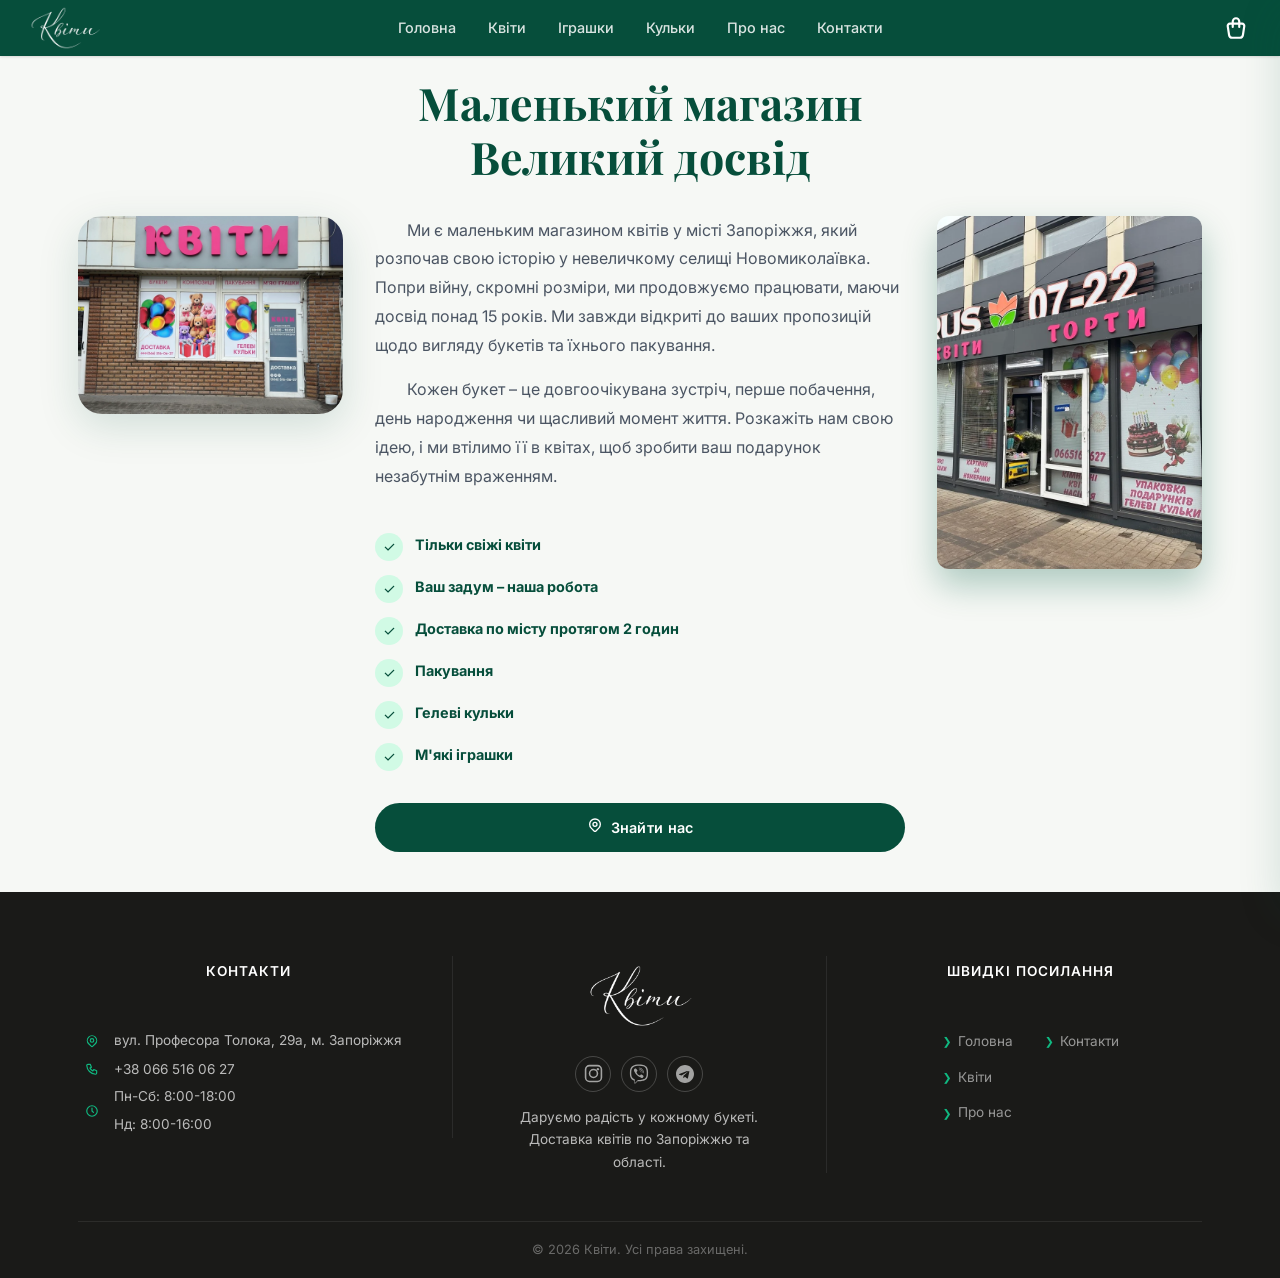
==== commit b9c18898: "Add files via upload" ====
--- a/about.html
+++ b/about.html
@@ -43,7 +43,7 @@
     
 <nav class="mobile-menu-links">
         <a href="index.html#hero" class="mobile-link"><span class="mobile-link-icon"><svg width="20" height="20" viewBox="0 0 24 24" fill="none" stroke="currentColor" stroke-width="1.8" stroke-linecap="round" stroke-linejoin="round"><path d="M4 12l8-7 8 7"/><path d="M6 10v9a1 1 0 0 0 1 1h10a1 1 0 0 0 1-1v-9"/></svg></span><span>Головна</span></a>
-        <a href="index.html#kvity" class="mobile-link"><span class="mobile-link-icon"><svg width="20" height="20" viewBox="0 0 24 24" fill="currentColor"><circle cx="12" cy="12" r="2.2"/><circle cx="12" cy="6.5" r="2.4"/><circle cx="12" cy="17.5" r="2.4"/><circle cx="6.5" cy="12" r="2.4"/><circle cx="17.5" cy="12" r="2.4"/></svg></span><span>Квіти</span></a>
+        <a href="#kvity" class="mobile-link"><svg width="20" height="20" viewBox="-3.41 0 183.79 183.79" fill="currentColor"><path d="M41.43,87.43c-2.62-1.17-4.18-1.81-5.69-2.54A42.67,42.67,0,0,1,19,70.58c-5.44-7.88-6.47-16.4-3.67-25.36C18,36.57,24.71,30.8,36,33.42c7.14,1.65,13.81,5.3,20.68,8.09,1.26.52,2.45,1.21,3.42,1.69,2.08-1.2,1.74-2.74,1.44-4-2.4-10.6,1.51-19.72,6.83-28.4a21.58,21.58,0,0,1,5.9-6.11c11.62-8.16,31.82-5.19,40.61,5.85,3,3.68,4.65,7.83,4.21,12.7-.33,3.63-.5,7.27-.79,11.63,2.68-1.39,4.71-2.36,6.66-3.46,10.9-6.18,22.22-6.68,33.9-2.58a47.34,47.34,0,0,1,4.84,1.77,21.79,21.79,0,0,1,11.95,13.62C178,51.34,177,57.36,174.22,64,168.71,77.31,159,85.74,145.68,90.54A41,41,0,0,0,142,92.38a68.91,68.91,0,0,0,7.17,3.94,59.43,59.43,0,0,1,19.27,12.61,24.61,24.61,0,0,1,7.83,16.65c.48,9.35-6.85,19.15-16.38,21.58a39.76,39.76,0,0,1-32.1-5.16c-2.59-1.63-5.14-3.31-8.49-5.48-.29,2.19-.75,3.51-.58,4.75,1.53,11.38-.87,22.23-5,32.68-1.91,4.88-5.49,8.33-11.41,9.15-4.3.61-8.42,1.1-12.7.17a20.8,20.8,0,0,1-13.18-8.88c-5.1-7.48-8.41-15.61-8.54-24.81,0-4,0-8,0-12.8a17.91,17.91,0,0,0-3.32,1.75c-8.76,7.73-18.67,13.27-30.23,15.4-12.51,2.31-23.17-1-31.38-11.1C.74,140.07-.81,131.7.45,127.2,2.07,121.42,4.18,115.84,8,111c8-10,17.45-17.89,29.81-21.89C38.63,88.86,39.36,88.41,41.43,87.43Zm75.75-.32c6.21-1.15,11.51-2,16.76-3.13,2.51-.52,4.92-1.47,7.42-2.06C152.23,79.35,159,72.05,164,62.57c3.71-7.09,2.08-13.9-1.18-20.45a10.26,10.26,0,0,0-5-4.44c-5.83-2.4-11.69-3.63-18.27-2-11.25,2.84-17.24,11.49-23.84,19.66-.79,4.72-4.27,7.92-6.66,11.73-2.55,4.09-2.73,5,.47,8C112.85,78.27,115.9,81.55,117.18,87.11Zm-54.59,9A26.55,26.55,0,0,0,60,95.44c-8.61-1.26-16.37,2-23.9,5.2-10,4.21-17.5,11.6-22.46,21.39a27.87,27.87,0,0,0-2.85,14.08c.16,3.83,1.74,6.6,5.68,7.51a74.77,74.77,0,0,0,7.51,1.45c8.66,1.06,16.09-2.91,23.64-6.14a26.18,26.18,0,0,0,7.05-4.66,79.58,79.58,0,0,0,14.2-17,37.55,37.55,0,0,0,2.26-5.06c-1.91-2.78-3.78-5-5.08-7.5A86.13,86.13,0,0,1,62.59,96.1ZM94.74,67a37.26,37.26,0,0,0,2.65-5c2.59-7,4.82-14.08,7.59-21,2.54-6.33,2.15-12.92,2.43-19.45A9.7,9.7,0,0,0,106,16.78c-3.45-6.18-15.87-10-22.19-7a5.15,5.15,0,0,0-1.42,1C75.6,17.39,70.92,25,72.37,35c1.28,8.86,4.39,17.19,8.21,25.22C83.68,66.77,86.36,67.94,94.74,67Zm16.35,40.39c2,5.47,5.63,9.12,9,13a54.73,54.73,0,0,0,29.26,18.11,15.59,15.59,0,0,0,15-3.92,7.53,7.53,0,0,0,2.24-8.54c-2.11-6-5.15-11.28-10.6-15.12-10-7-21.2-11-32.9-13.81-2.14-.51-4.5-.07-6.89-.07Zm-11.51,9.26L84.11,118c-6.57,16.3-9.06,32.17-.69,48.23a23.93,23.93,0,0,0,2.64,4.38c2.68,3.2,6.36,5.44,10.37,5.1,4.4-.38,6.16-4.35,7.75-8.2,2.67-6.48,3.23-13.23,3.75-20.08C108.79,136.23,105.76,126.19,99.58,116.65ZM74.35,70.31c-3.3-4-6.25-7.81-9.54-11.34C62.5,56.5,60,53.83,57.08,52.34c-6.58-3.32-13.51-6-20.31-8.85a11.73,11.73,0,0,0-2.46-.71c-6.92-1.24-11.68,2.69-12,9.66-.19,4.78,1,9,4.35,12.53,3.88,4.13,7.07,9.18,12.68,11.16,6.44,2.27,13.06,4.06,19.62,6,2.48.71,5,1.07,7.59-.48Zm31.37,19.84a13.48,13.48,0,0,0-4.3-10.65c-2.7-2.64-6-2.67-9.41-3.14-6.86-.94-12.41,3.21-14.49,9.32a49.37,49.37,0,0,0-2.67,10.69c-.45,4.29,1.62,7.66,5.59,9.67C87.05,109.39,94,108.21,99,102.7,102.43,98.88,105.44,94.75,105.72,90.15Z"/></svg><span>Квіти</span></a>
         <a href="toys.html" class="mobile-link"><span class="mobile-link-icon"><svg width="20" height="20" viewBox="0 0 24 24" fill="none" stroke="currentColor" stroke-width="1.8" stroke-linecap="round" stroke-linejoin="round"><circle cx="12" cy="12" r="8"/><path d="M9 10h.01"/><path d="M15 10h.01"/><path d="M9 15c1 1 5 1 6 0"/></svg></span><span>Іграшки</span></a>
         <a href="balloons.html" class="mobile-link"><span class="mobile-link-icon"><svg width="20" height="20" viewBox="0 0 24 24" fill="none" stroke="currentColor" stroke-width="1.8" stroke-linecap="round" stroke-linejoin="round"><circle cx="12" cy="9" r="6"/><path d="M12 15l-1 6h2z"/></svg></span><span>Кульки</span></a>
         <a href="about.html" class="mobile-link"><span class="mobile-link-icon"><svg width="20" height="20" viewBox="0 0 24 24" fill="none" stroke="currentColor" stroke-width="1.8" stroke-linecap="round" stroke-linejoin="round"><circle cx="12" cy="12" r="8"/><path d="M12 8h.01"/><path d="M11 11h1v5h1"/></svg></span><span>Про нас</span></a>
--- a/styles.css
+++ b/styles.css
@@ -25,7 +25,7 @@
     --shadow-lg: 0 12px 40px rgba(6,78,59,.15);
 
     --nav-h: 56px;
-    --section-gap: 56px;
+    --section-gap: 40px;
 }
 
 .stat-min {
@@ -418,10 +418,7 @@
     position: fixed;
     inset: 0;
     z-index: 999;
-    background:
-        radial-gradient(circle at 15% 20%, rgba(52,211,153,.28), transparent 55%),
-        radial-gradient(circle at 90% 85%, rgba(16,185,129,.22), transparent 50%),
-        linear-gradient(160deg, var(--forest) 0%, var(--forest-mid) 100%);
+    background: var(--forest);
     padding: calc(var(--nav-h) + 12px) 28px 32px;
     flex-direction: column;
     align-items: stretch;
@@ -431,6 +428,29 @@
     transform: translateX(100%);
     transition: opacity .35s ease, transform .35s ease;
     overflow-y: auto;
+}
+
+.mobile-menu::before {
+    content: '';
+    position: fixed;
+    inset: 0;
+    z-index: -2;
+    background-image: url('mob_menu_photo.webp');
+    background-size: cover;
+    background-position: center;
+    filter: blur(6px);
+    transform: scale(1.1);
+}
+
+.mobile-menu::after {
+    content: '';
+    position: fixed;
+    inset: 0;
+    z-index: -1;
+    background:
+        radial-gradient(circle at 15% 20%, rgba(52,211,153,.28), transparent 55%),
+        radial-gradient(circle at 90% 85%, rgba(16,185,129,.22), transparent 50%),
+        linear-gradient(160deg, rgba(6,78,59,.6) 0%, rgba(6,95,70,.6) 100%);
 }
 
 .mobile-menu-header {
@@ -913,6 +933,13 @@
 
 .kvity {
     padding: var(--section-gap) 0;
+    padding-top: 28px;
+}
+
+@media (min-width: 768px) {
+    .kvity {
+        padding-top: var(--section-gap);
+    }
 }
 
 #tovary {
@@ -1268,7 +1295,7 @@
 
 .about {
     padding: var(--section-gap) 0;
-    padding-top: calc(var(--nav-h) + 20px);
+    padding-top: calc(var(--nav-h) + 40px);
 }
 
 .about-grid {
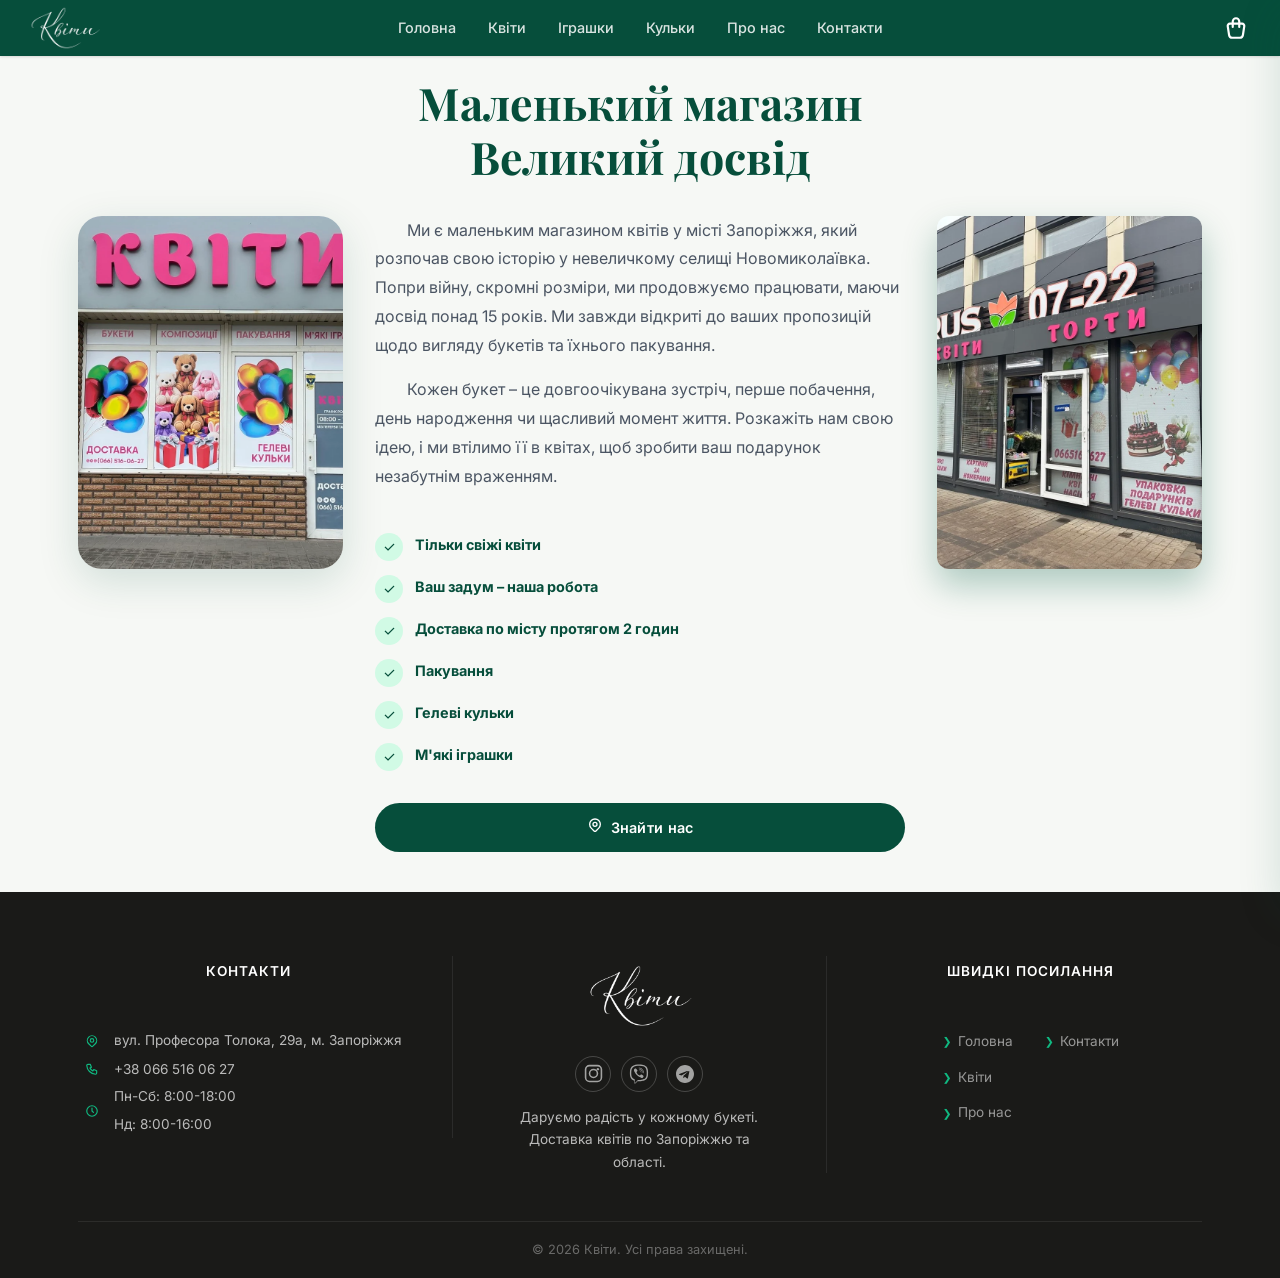
==== commit 46ea965e: "Add files via upload" ====
--- a/about.html
+++ b/about.html
@@ -42,12 +42,12 @@
 <div class="mobile-menu" id="mobile-menu">
     
 <nav class="mobile-menu-links">
-        <a href="index.html#hero" class="mobile-link"><span class="mobile-link-icon"><svg width="20" height="20" viewBox="0 0 24 24" fill="none" stroke="currentColor" stroke-width="1.8" stroke-linecap="round" stroke-linejoin="round"><path d="M4 12l8-7 8 7"/><path d="M6 10v9a1 1 0 0 0 1 1h10a1 1 0 0 0 1-1v-9"/></svg></span><span>Головна</span></a>
-        <a href="#kvity" class="mobile-link"><svg width="20" height="20" viewBox="-3.41 0 183.79 183.79" fill="currentColor"><path d="M41.43,87.43c-2.62-1.17-4.18-1.81-5.69-2.54A42.67,42.67,0,0,1,19,70.58c-5.44-7.88-6.47-16.4-3.67-25.36C18,36.57,24.71,30.8,36,33.42c7.14,1.65,13.81,5.3,20.68,8.09,1.26.52,2.45,1.21,3.42,1.69,2.08-1.2,1.74-2.74,1.44-4-2.4-10.6,1.51-19.72,6.83-28.4a21.58,21.58,0,0,1,5.9-6.11c11.62-8.16,31.82-5.19,40.61,5.85,3,3.68,4.65,7.83,4.21,12.7-.33,3.63-.5,7.27-.79,11.63,2.68-1.39,4.71-2.36,6.66-3.46,10.9-6.18,22.22-6.68,33.9-2.58a47.34,47.34,0,0,1,4.84,1.77,21.79,21.79,0,0,1,11.95,13.62C178,51.34,177,57.36,174.22,64,168.71,77.31,159,85.74,145.68,90.54A41,41,0,0,0,142,92.38a68.91,68.91,0,0,0,7.17,3.94,59.43,59.43,0,0,1,19.27,12.61,24.61,24.61,0,0,1,7.83,16.65c.48,9.35-6.85,19.15-16.38,21.58a39.76,39.76,0,0,1-32.1-5.16c-2.59-1.63-5.14-3.31-8.49-5.48-.29,2.19-.75,3.51-.58,4.75,1.53,11.38-.87,22.23-5,32.68-1.91,4.88-5.49,8.33-11.41,9.15-4.3.61-8.42,1.1-12.7.17a20.8,20.8,0,0,1-13.18-8.88c-5.1-7.48-8.41-15.61-8.54-24.81,0-4,0-8,0-12.8a17.91,17.91,0,0,0-3.32,1.75c-8.76,7.73-18.67,13.27-30.23,15.4-12.51,2.31-23.17-1-31.38-11.1C.74,140.07-.81,131.7.45,127.2,2.07,121.42,4.18,115.84,8,111c8-10,17.45-17.89,29.81-21.89C38.63,88.86,39.36,88.41,41.43,87.43Zm75.75-.32c6.21-1.15,11.51-2,16.76-3.13,2.51-.52,4.92-1.47,7.42-2.06C152.23,79.35,159,72.05,164,62.57c3.71-7.09,2.08-13.9-1.18-20.45a10.26,10.26,0,0,0-5-4.44c-5.83-2.4-11.69-3.63-18.27-2-11.25,2.84-17.24,11.49-23.84,19.66-.79,4.72-4.27,7.92-6.66,11.73-2.55,4.09-2.73,5,.47,8C112.85,78.27,115.9,81.55,117.18,87.11Zm-54.59,9A26.55,26.55,0,0,0,60,95.44c-8.61-1.26-16.37,2-23.9,5.2-10,4.21-17.5,11.6-22.46,21.39a27.87,27.87,0,0,0-2.85,14.08c.16,3.83,1.74,6.6,5.68,7.51a74.77,74.77,0,0,0,7.51,1.45c8.66,1.06,16.09-2.91,23.64-6.14a26.18,26.18,0,0,0,7.05-4.66,79.58,79.58,0,0,0,14.2-17,37.55,37.55,0,0,0,2.26-5.06c-1.91-2.78-3.78-5-5.08-7.5A86.13,86.13,0,0,1,62.59,96.1ZM94.74,67a37.26,37.26,0,0,0,2.65-5c2.59-7,4.82-14.08,7.59-21,2.54-6.33,2.15-12.92,2.43-19.45A9.7,9.7,0,0,0,106,16.78c-3.45-6.18-15.87-10-22.19-7a5.15,5.15,0,0,0-1.42,1C75.6,17.39,70.92,25,72.37,35c1.28,8.86,4.39,17.19,8.21,25.22C83.68,66.77,86.36,67.94,94.74,67Zm16.35,40.39c2,5.47,5.63,9.12,9,13a54.73,54.73,0,0,0,29.26,18.11,15.59,15.59,0,0,0,15-3.92,7.53,7.53,0,0,0,2.24-8.54c-2.11-6-5.15-11.28-10.6-15.12-10-7-21.2-11-32.9-13.81-2.14-.51-4.5-.07-6.89-.07Zm-11.51,9.26L84.11,118c-6.57,16.3-9.06,32.17-.69,48.23a23.93,23.93,0,0,0,2.64,4.38c2.68,3.2,6.36,5.44,10.37,5.1,4.4-.38,6.16-4.35,7.75-8.2,2.67-6.48,3.23-13.23,3.75-20.08C108.79,136.23,105.76,126.19,99.58,116.65ZM74.35,70.31c-3.3-4-6.25-7.81-9.54-11.34C62.5,56.5,60,53.83,57.08,52.34c-6.58-3.32-13.51-6-20.31-8.85a11.73,11.73,0,0,0-2.46-.71c-6.92-1.24-11.68,2.69-12,9.66-.19,4.78,1,9,4.35,12.53,3.88,4.13,7.07,9.18,12.68,11.16,6.44,2.27,13.06,4.06,19.62,6,2.48.71,5,1.07,7.59-.48Zm31.37,19.84a13.48,13.48,0,0,0-4.3-10.65c-2.7-2.64-6-2.67-9.41-3.14-6.86-.94-12.41,3.21-14.49,9.32a49.37,49.37,0,0,0-2.67,10.69c-.45,4.29,1.62,7.66,5.59,9.67C87.05,109.39,94,108.21,99,102.7,102.43,98.88,105.44,94.75,105.72,90.15Z"/></svg><span>Квіти</span></a>
-        <a href="toys.html" class="mobile-link"><span class="mobile-link-icon"><svg width="20" height="20" viewBox="0 0 24 24" fill="none" stroke="currentColor" stroke-width="1.8" stroke-linecap="round" stroke-linejoin="round"><circle cx="12" cy="12" r="8"/><path d="M9 10h.01"/><path d="M15 10h.01"/><path d="M9 15c1 1 5 1 6 0"/></svg></span><span>Іграшки</span></a>
-        <a href="balloons.html" class="mobile-link"><span class="mobile-link-icon"><svg width="20" height="20" viewBox="0 0 24 24" fill="none" stroke="currentColor" stroke-width="1.8" stroke-linecap="round" stroke-linejoin="round"><circle cx="12" cy="9" r="6"/><path d="M12 15l-1 6h2z"/></svg></span><span>Кульки</span></a>
-        <a href="about.html" class="mobile-link"><span class="mobile-link-icon"><svg width="20" height="20" viewBox="0 0 24 24" fill="none" stroke="currentColor" stroke-width="1.8" stroke-linecap="round" stroke-linejoin="round"><circle cx="12" cy="12" r="8"/><path d="M12 8h.01"/><path d="M11 11h1v5h1"/></svg></span><span>Про нас</span></a>
-        <a href="#footer-phone" class="mobile-link contact-us-link"><span class="mobile-link-icon"><svg width="20" height="20" viewBox="0 0 24 24" fill="none" stroke="currentColor" stroke-width="1.8" stroke-linecap="round" stroke-linejoin="round"><path d="M12 21s-6-5.686-6-10a6 6 0 0 1 12 0c0 4.314-6 10-6 10z"/><circle cx="12" cy="11" r="2"/></svg></span><span>Контакти</span></a>
+        <a href="index.html#hero" class="mobile-link"><span class="mobile-link-icon"><svg width="20" height="20" viewBox="81.5 106 350 300" fill="none"><path d="M141 259V394H371V259" stroke="currentColor" stroke-width="24" stroke-linecap="round"/><path d="M93.5 281L256.5 118L419.5 281" stroke="currentColor" stroke-width="24" stroke-linecap="round"/></svg></span><span>Головна</span></a>
+        <a href="index.html#kvity" class="mobile-link"><span class="mobile-link-icon"><svg width="20" height="20" viewBox="-3.41 0 183.79 183.79" fill="currentColor"><path d="M41.43,87.43c-2.62-1.17-4.18-1.81-5.69-2.54A42.67,42.67,0,0,1,19,70.58c-5.44-7.88-6.47-16.4-3.67-25.36C18,36.57,24.71,30.8,36,33.42c7.14,1.65,13.81,5.3,20.68,8.09,1.26.52,2.45,1.21,3.42,1.69,2.08-1.2,1.74-2.74,1.44-4-2.4-10.6,1.51-19.72,6.83-28.4a21.58,21.58,0,0,1,5.9-6.11c11.62-8.16,31.82-5.19,40.61,5.85,3,3.68,4.65,7.83,4.21,12.7-.33,3.63-.5,7.27-.79,11.63,2.68-1.39,4.71-2.36,6.66-3.46,10.9-6.18,22.22-6.68,33.9-2.58a47.34,47.34,0,0,1,4.84,1.77,21.79,21.79,0,0,1,11.95,13.62C178,51.34,177,57.36,174.22,64,168.71,77.31,159,85.74,145.68,90.54A41,41,0,0,0,142,92.38a68.91,68.91,0,0,0,7.17,3.94,59.43,59.43,0,0,1,19.27,12.61,24.61,24.61,0,0,1,7.83,16.65c.48,9.35-6.85,19.15-16.38,21.58a39.76,39.76,0,0,1-32.1-5.16c-2.59-1.63-5.14-3.31-8.49-5.48-.29,2.19-.75,3.51-.58,4.75,1.53,11.38-.87,22.23-5,32.68-1.91,4.88-5.49,8.33-11.41,9.15-4.3.61-8.42,1.1-12.7.17a20.8,20.8,0,0,1-13.18-8.88c-5.1-7.48-8.41-15.61-8.54-24.81,0-4,0-8,0-12.8a17.91,17.91,0,0,0-3.32,1.75c-8.76,7.73-18.67,13.27-30.23,15.4-12.51,2.31-23.17-1-31.38-11.1C.74,140.07-.81,131.7.45,127.2,2.07,121.42,4.18,115.84,8,111c8-10,17.45-17.89,29.81-21.89C38.63,88.86,39.36,88.41,41.43,87.43Zm75.75-.32c6.21-1.15,11.51-2,16.76-3.13,2.51-.52,4.92-1.47,7.42-2.06C152.23,79.35,159,72.05,164,62.57c3.71-7.09,2.08-13.9-1.18-20.45a10.26,10.26,0,0,0-5-4.44c-5.83-2.4-11.69-3.63-18.27-2-11.25,2.84-17.24,11.49-23.84,19.66-.79,4.72-4.27,7.92-6.66,11.73-2.55,4.09-2.73,5,.47,8C112.85,78.27,115.9,81.55,117.18,87.11Zm-54.59,9A26.55,26.55,0,0,0,60,95.44c-8.61-1.26-16.37,2-23.9,5.2-10,4.21-17.5,11.6-22.46,21.39a27.87,27.87,0,0,0-2.85,14.08c.16,3.83,1.74,6.6,5.68,7.51a74.77,74.77,0,0,0,7.51,1.45c8.66,1.06,16.09-2.91,23.64-6.14a26.18,26.18,0,0,0,7.05-4.66,79.58,79.58,0,0,0,14.2-17,37.55,37.55,0,0,0,2.26-5.06c-1.91-2.78-3.78-5-5.08-7.5A86.13,86.13,0,0,1,62.59,96.1ZM94.74,67a37.26,37.26,0,0,0,2.65-5c2.59-7,4.82-14.08,7.59-21,2.54-6.33,2.15-12.92,2.43-19.45A9.7,9.7,0,0,0,106,16.78c-3.45-6.18-15.87-10-22.19-7a5.15,5.15,0,0,0-1.42,1C75.6,17.39,70.92,25,72.37,35c1.28,8.86,4.39,17.19,8.21,25.22C83.68,66.77,86.36,67.94,94.74,67Zm16.35,40.39c2,5.47,5.63,9.12,9,13a54.73,54.73,0,0,0,29.26,18.11,15.59,15.59,0,0,0,15-3.92,7.53,7.53,0,0,0,2.24-8.54c-2.11-6-5.15-11.28-10.6-15.12-10-7-21.2-11-32.9-13.81-2.14-.51-4.5-.07-6.89-.07Zm-11.51,9.26L84.11,118c-6.57,16.3-9.06,32.17-.69,48.23a23.93,23.93,0,0,0,2.64,4.38c2.68,3.2,6.36,5.44,10.37,5.1,4.4-.38,6.16-4.35,7.75-8.2,2.67-6.48,3.23-13.23,3.75-20.08C108.79,136.23,105.76,126.19,99.58,116.65ZM74.35,70.31c-3.3-4-6.25-7.81-9.54-11.34C62.5,56.5,60,53.83,57.08,52.34c-6.58-3.32-13.51-6-20.31-8.85a11.73,11.73,0,0,0-2.46-.71c-6.92-1.24-11.68,2.69-12,9.66-.19,4.78,1,9,4.35,12.53,3.88,4.13,7.07,9.18,12.68,11.16,6.44,2.27,13.06,4.06,19.62,6,2.48.71,5,1.07,7.59-.48Zm31.37,19.84a13.48,13.48,0,0,0-4.3-10.65c-2.7-2.64-6-2.67-9.41-3.14-6.86-.94-12.41,3.21-14.49,9.32a49.37,49.37,0,0,0-2.67,10.69c-.45,4.29,1.62,7.66,5.59,9.67C87.05,109.39,94,108.21,99,102.7,102.43,98.88,105.44,94.75,105.72,90.15Z"/></svg></span><span>Квіти</span></a>
+        <a href="toys.html" class="mobile-link"><span class="mobile-link-icon"><svg width="25" height="25" viewBox="0 0 24 24" fill="none" stroke="currentColor" stroke-width="1.5" stroke-linecap="round" stroke-linejoin="round"><circle cx="12" cy="13" r="6.5"/><circle cx="6.5" cy="6.5" r="2.5"/><circle cx="17.5" cy="6.5" r="2.5"/><circle cx="9.3" cy="12.5" r="0.6" fill="currentColor" stroke="none"/><circle cx="14.7" cy="12.5" r="0.6" fill="currentColor" stroke="none"/><ellipse cx="12" cy="15.3" rx="1.6" ry="1.1" fill="currentColor" stroke="none"/></svg></span><span>Іграшки</span></a>
+        <a href="balloons.html" class="mobile-link"><span class="mobile-link-icon"><svg width="25" height="25" viewBox="0 0 24 24" fill="none" stroke="currentColor" stroke-width="1.8" stroke-linecap="round" stroke-linejoin="round"><circle cx="12" cy="9" r="6"/><path d="M12 15l-1 6h2z"/></svg></span><span>Кульки</span></a>
+        <a href="about.html" class="mobile-link"><span class="mobile-link-icon"><svg width="25" height="25" viewBox="0 0 24 24" fill="none" stroke="currentColor" stroke-width="1.8" stroke-linecap="round" stroke-linejoin="round"><circle cx="12" cy="12" r="8"/><path d="M12 8h.01"/><path d="M11 11h1v5h1"/></svg></span><span>Про нас</span></a>
+        <a href="#footer-phone" class="mobile-link contact-us-link"><span class="mobile-link-icon"><svg width="25" height="25" viewBox="0 0 24 24" fill="none" stroke="currentColor" stroke-width="1.8" stroke-linecap="round" stroke-linejoin="round"><path d="M12 21s-6-5.686-6-10a6 6 0 0 1 12 0c0 4.314-6 10-6 10z"/><circle cx="12" cy="11" r="2"/></svg></span><span>Контакти</span></a>
     </nav>
     <div class="mobile-menu-footer">
         <a href="tel:+380665160627" class="btn btn-primary mobile-call-btn">
@@ -93,7 +93,6 @@
                     src="novyy_magazin.webp"
                     alt="Вітрина квіткового магазину Квіти"
                     class="about-img-main"
-                    style="aspect-ratio:4/3;object-fit:cover;"
                     loading="lazy"
                 />
                 <img
--- a/styles.css
+++ b/styles.css
@@ -517,8 +517,6 @@
     display: grid;
     place-items: center;
     font-size: 1.05rem;
-    background: rgba(255,255,255,.12);
-    border-radius: 50%;
 }
 
 .mobile-menu.open .mobile-link { opacity: 1; transform: translateY(0); }
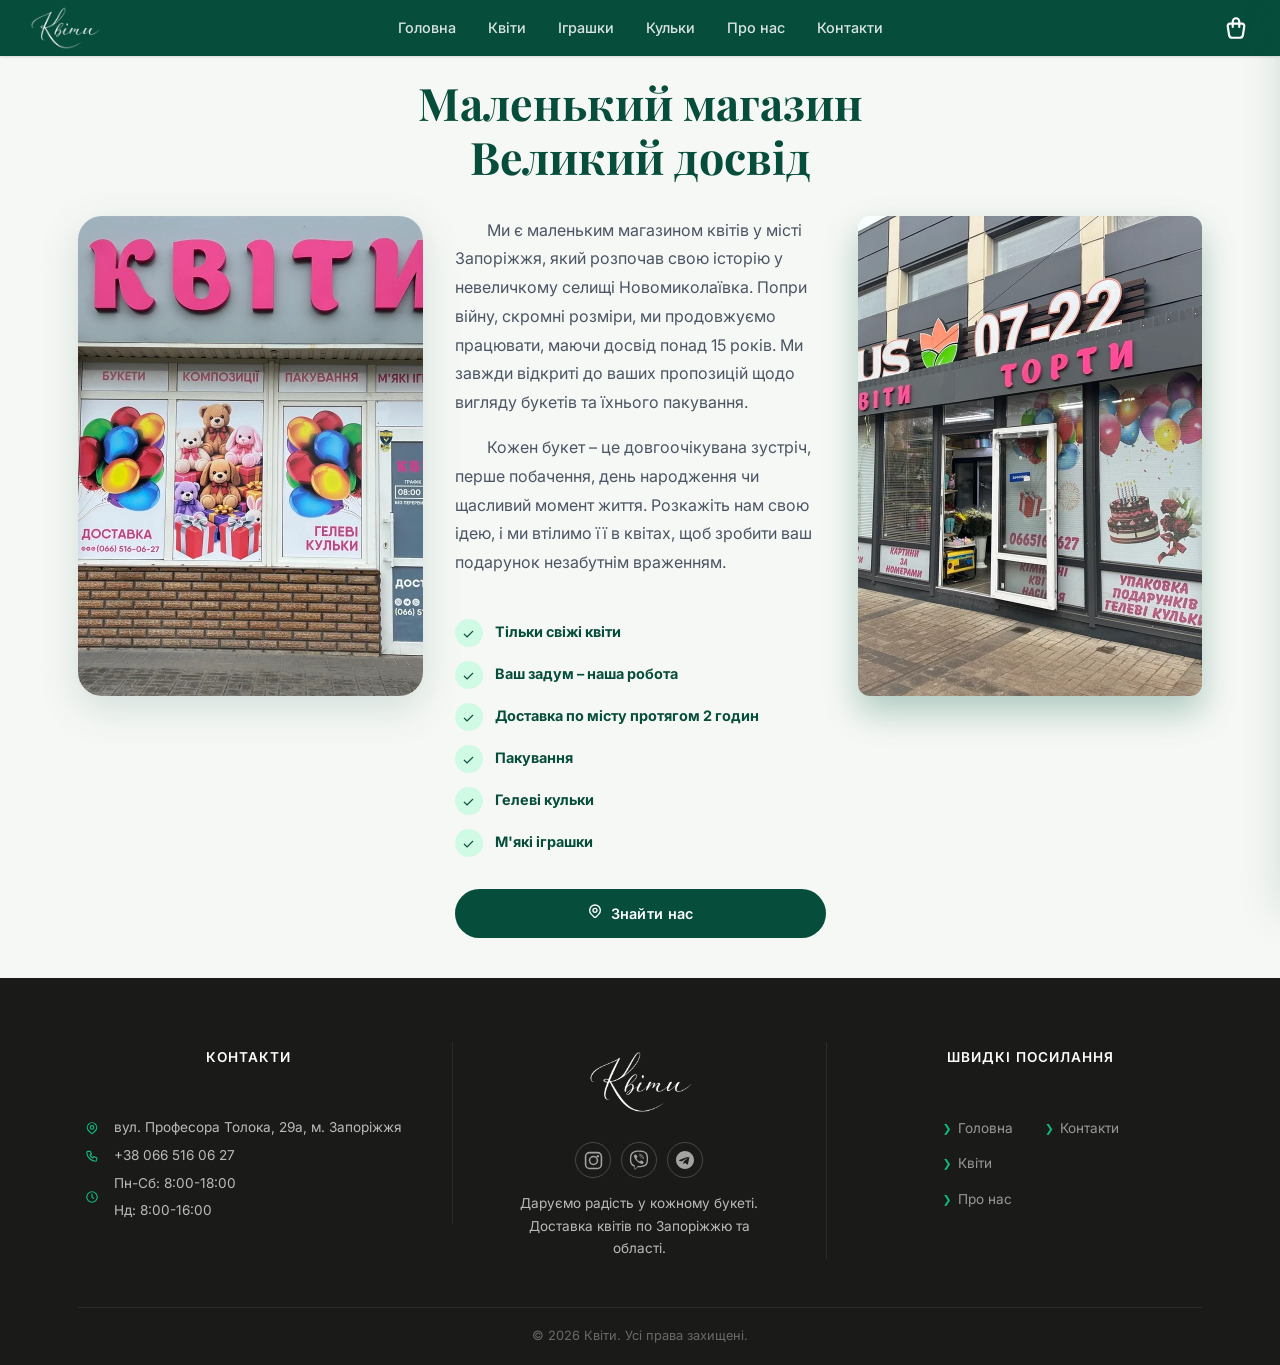
==== commit 3f3d0e4c: "Add files via upload" ====
--- a/about.html
+++ b/about.html
@@ -42,12 +42,12 @@
 <div class="mobile-menu" id="mobile-menu">
     
 <nav class="mobile-menu-links">
-        <a href="index.html#hero" class="mobile-link"><span class="mobile-link-icon"><svg width="20" height="20" viewBox="81.5 106 350 300" fill="none"><path d="M141 259V394H371V259" stroke="currentColor" stroke-width="24" stroke-linecap="round"/><path d="M93.5 281L256.5 118L419.5 281" stroke="currentColor" stroke-width="24" stroke-linecap="round"/></svg></span><span>Головна</span></a>
-        <a href="index.html#kvity" class="mobile-link"><span class="mobile-link-icon"><svg width="20" height="20" viewBox="-3.41 0 183.79 183.79" fill="currentColor"><path d="M41.43,87.43c-2.62-1.17-4.18-1.81-5.69-2.54A42.67,42.67,0,0,1,19,70.58c-5.44-7.88-6.47-16.4-3.67-25.36C18,36.57,24.71,30.8,36,33.42c7.14,1.65,13.81,5.3,20.68,8.09,1.26.52,2.45,1.21,3.42,1.69,2.08-1.2,1.74-2.74,1.44-4-2.4-10.6,1.51-19.72,6.83-28.4a21.58,21.58,0,0,1,5.9-6.11c11.62-8.16,31.82-5.19,40.61,5.85,3,3.68,4.65,7.83,4.21,12.7-.33,3.63-.5,7.27-.79,11.63,2.68-1.39,4.71-2.36,6.66-3.46,10.9-6.18,22.22-6.68,33.9-2.58a47.34,47.34,0,0,1,4.84,1.77,21.79,21.79,0,0,1,11.95,13.62C178,51.34,177,57.36,174.22,64,168.71,77.31,159,85.74,145.68,90.54A41,41,0,0,0,142,92.38a68.91,68.91,0,0,0,7.17,3.94,59.43,59.43,0,0,1,19.27,12.61,24.61,24.61,0,0,1,7.83,16.65c.48,9.35-6.85,19.15-16.38,21.58a39.76,39.76,0,0,1-32.1-5.16c-2.59-1.63-5.14-3.31-8.49-5.48-.29,2.19-.75,3.51-.58,4.75,1.53,11.38-.87,22.23-5,32.68-1.91,4.88-5.49,8.33-11.41,9.15-4.3.61-8.42,1.1-12.7.17a20.8,20.8,0,0,1-13.18-8.88c-5.1-7.48-8.41-15.61-8.54-24.81,0-4,0-8,0-12.8a17.91,17.91,0,0,0-3.32,1.75c-8.76,7.73-18.67,13.27-30.23,15.4-12.51,2.31-23.17-1-31.38-11.1C.74,140.07-.81,131.7.45,127.2,2.07,121.42,4.18,115.84,8,111c8-10,17.45-17.89,29.81-21.89C38.63,88.86,39.36,88.41,41.43,87.43Zm75.75-.32c6.21-1.15,11.51-2,16.76-3.13,2.51-.52,4.92-1.47,7.42-2.06C152.23,79.35,159,72.05,164,62.57c3.71-7.09,2.08-13.9-1.18-20.45a10.26,10.26,0,0,0-5-4.44c-5.83-2.4-11.69-3.63-18.27-2-11.25,2.84-17.24,11.49-23.84,19.66-.79,4.72-4.27,7.92-6.66,11.73-2.55,4.09-2.73,5,.47,8C112.85,78.27,115.9,81.55,117.18,87.11Zm-54.59,9A26.55,26.55,0,0,0,60,95.44c-8.61-1.26-16.37,2-23.9,5.2-10,4.21-17.5,11.6-22.46,21.39a27.87,27.87,0,0,0-2.85,14.08c.16,3.83,1.74,6.6,5.68,7.51a74.77,74.77,0,0,0,7.51,1.45c8.66,1.06,16.09-2.91,23.64-6.14a26.18,26.18,0,0,0,7.05-4.66,79.58,79.58,0,0,0,14.2-17,37.55,37.55,0,0,0,2.26-5.06c-1.91-2.78-3.78-5-5.08-7.5A86.13,86.13,0,0,1,62.59,96.1ZM94.74,67a37.26,37.26,0,0,0,2.65-5c2.59-7,4.82-14.08,7.59-21,2.54-6.33,2.15-12.92,2.43-19.45A9.7,9.7,0,0,0,106,16.78c-3.45-6.18-15.87-10-22.19-7a5.15,5.15,0,0,0-1.42,1C75.6,17.39,70.92,25,72.37,35c1.28,8.86,4.39,17.19,8.21,25.22C83.68,66.77,86.36,67.94,94.74,67Zm16.35,40.39c2,5.47,5.63,9.12,9,13a54.73,54.73,0,0,0,29.26,18.11,15.59,15.59,0,0,0,15-3.92,7.53,7.53,0,0,0,2.24-8.54c-2.11-6-5.15-11.28-10.6-15.12-10-7-21.2-11-32.9-13.81-2.14-.51-4.5-.07-6.89-.07Zm-11.51,9.26L84.11,118c-6.57,16.3-9.06,32.17-.69,48.23a23.93,23.93,0,0,0,2.64,4.38c2.68,3.2,6.36,5.44,10.37,5.1,4.4-.38,6.16-4.35,7.75-8.2,2.67-6.48,3.23-13.23,3.75-20.08C108.79,136.23,105.76,126.19,99.58,116.65ZM74.35,70.31c-3.3-4-6.25-7.81-9.54-11.34C62.5,56.5,60,53.83,57.08,52.34c-6.58-3.32-13.51-6-20.31-8.85a11.73,11.73,0,0,0-2.46-.71c-6.92-1.24-11.68,2.69-12,9.66-.19,4.78,1,9,4.35,12.53,3.88,4.13,7.07,9.18,12.68,11.16,6.44,2.27,13.06,4.06,19.62,6,2.48.71,5,1.07,7.59-.48Zm31.37,19.84a13.48,13.48,0,0,0-4.3-10.65c-2.7-2.64-6-2.67-9.41-3.14-6.86-.94-12.41,3.21-14.49,9.32a49.37,49.37,0,0,0-2.67,10.69c-.45,4.29,1.62,7.66,5.59,9.67C87.05,109.39,94,108.21,99,102.7,102.43,98.88,105.44,94.75,105.72,90.15Z"/></svg></span><span>Квіти</span></a>
-        <a href="toys.html" class="mobile-link"><span class="mobile-link-icon"><svg width="25" height="25" viewBox="0 0 24 24" fill="none" stroke="currentColor" stroke-width="1.5" stroke-linecap="round" stroke-linejoin="round"><circle cx="12" cy="13" r="6.5"/><circle cx="6.5" cy="6.5" r="2.5"/><circle cx="17.5" cy="6.5" r="2.5"/><circle cx="9.3" cy="12.5" r="0.6" fill="currentColor" stroke="none"/><circle cx="14.7" cy="12.5" r="0.6" fill="currentColor" stroke="none"/><ellipse cx="12" cy="15.3" rx="1.6" ry="1.1" fill="currentColor" stroke="none"/></svg></span><span>Іграшки</span></a>
-        <a href="balloons.html" class="mobile-link"><span class="mobile-link-icon"><svg width="25" height="25" viewBox="0 0 24 24" fill="none" stroke="currentColor" stroke-width="1.8" stroke-linecap="round" stroke-linejoin="round"><circle cx="12" cy="9" r="6"/><path d="M12 15l-1 6h2z"/></svg></span><span>Кульки</span></a>
-        <a href="about.html" class="mobile-link"><span class="mobile-link-icon"><svg width="25" height="25" viewBox="0 0 24 24" fill="none" stroke="currentColor" stroke-width="1.8" stroke-linecap="round" stroke-linejoin="round"><circle cx="12" cy="12" r="8"/><path d="M12 8h.01"/><path d="M11 11h1v5h1"/></svg></span><span>Про нас</span></a>
-        <a href="#footer-phone" class="mobile-link contact-us-link"><span class="mobile-link-icon"><svg width="25" height="25" viewBox="0 0 24 24" fill="none" stroke="currentColor" stroke-width="1.8" stroke-linecap="round" stroke-linejoin="round"><path d="M12 21s-6-5.686-6-10a6 6 0 0 1 12 0c0 4.314-6 10-6 10z"/><circle cx="12" cy="11" r="2"/></svg></span><span>Контакти</span></a>
+        <a href="index.html#hero" class="mobile-link"><span class="mobile-link-icon"><svg width="20" height="20" viewBox="81.5 106 350 300" fill="none"><path d="M141 259V394H371V259" stroke="currentColor" stroke-width="24" stroke-linecap="round"/><path d="M93.5 281L256.5 118L419.5 281" stroke="currentColor" stroke-width="24" stroke-linecap="round"/></svg></span><span>Головна</span><span class="mobile-link-arrow"><svg width="16" height="16" viewBox="0 0 24 24" fill="none" stroke="currentColor" stroke-width="2" stroke-linecap="round" stroke-linejoin="round"><path d="M9 6l6 6-6 6"/></svg></span></a>
+        <a href="index.html#kvity" class="mobile-link"><span class="mobile-link-icon"><svg width="20" height="20" viewBox="-3.41 0 183.79 183.79" fill="currentColor"><path d="M41.43,87.43c-2.62-1.17-4.18-1.81-5.69-2.54A42.67,42.67,0,0,1,19,70.58c-5.44-7.88-6.47-16.4-3.67-25.36C18,36.57,24.71,30.8,36,33.42c7.14,1.65,13.81,5.3,20.68,8.09,1.26.52,2.45,1.21,3.42,1.69,2.08-1.2,1.74-2.74,1.44-4-2.4-10.6,1.51-19.72,6.83-28.4a21.58,21.58,0,0,1,5.9-6.11c11.62-8.16,31.82-5.19,40.61,5.85,3,3.68,4.65,7.83,4.21,12.7-.33,3.63-.5,7.27-.79,11.63,2.68-1.39,4.71-2.36,6.66-3.46,10.9-6.18,22.22-6.68,33.9-2.58a47.34,47.34,0,0,1,4.84,1.77,21.79,21.79,0,0,1,11.95,13.62C178,51.34,177,57.36,174.22,64,168.71,77.31,159,85.74,145.68,90.54A41,41,0,0,0,142,92.38a68.91,68.91,0,0,0,7.17,3.94,59.43,59.43,0,0,1,19.27,12.61,24.61,24.61,0,0,1,7.83,16.65c.48,9.35-6.85,19.15-16.38,21.58a39.76,39.76,0,0,1-32.1-5.16c-2.59-1.63-5.14-3.31-8.49-5.48-.29,2.19-.75,3.51-.58,4.75,1.53,11.38-.87,22.23-5,32.68-1.91,4.88-5.49,8.33-11.41,9.15-4.3.61-8.42,1.1-12.7.17a20.8,20.8,0,0,1-13.18-8.88c-5.1-7.48-8.41-15.61-8.54-24.81,0-4,0-8,0-12.8a17.91,17.91,0,0,0-3.32,1.75c-8.76,7.73-18.67,13.27-30.23,15.4-12.51,2.31-23.17-1-31.38-11.1C.74,140.07-.81,131.7.45,127.2,2.07,121.42,4.18,115.84,8,111c8-10,17.45-17.89,29.81-21.89C38.63,88.86,39.36,88.41,41.43,87.43Zm75.75-.32c6.21-1.15,11.51-2,16.76-3.13,2.51-.52,4.92-1.47,7.42-2.06C152.23,79.35,159,72.05,164,62.57c3.71-7.09,2.08-13.9-1.18-20.45a10.26,10.26,0,0,0-5-4.44c-5.83-2.4-11.69-3.63-18.27-2-11.25,2.84-17.24,11.49-23.84,19.66-.79,4.72-4.27,7.92-6.66,11.73-2.55,4.09-2.73,5,.47,8C112.85,78.27,115.9,81.55,117.18,87.11Zm-54.59,9A26.55,26.55,0,0,0,60,95.44c-8.61-1.26-16.37,2-23.9,5.2-10,4.21-17.5,11.6-22.46,21.39a27.87,27.87,0,0,0-2.85,14.08c.16,3.83,1.74,6.6,5.68,7.51a74.77,74.77,0,0,0,7.51,1.45c8.66,1.06,16.09-2.91,23.64-6.14a26.18,26.18,0,0,0,7.05-4.66,79.58,79.58,0,0,0,14.2-17,37.55,37.55,0,0,0,2.26-5.06c-1.91-2.78-3.78-5-5.08-7.5A86.13,86.13,0,0,1,62.59,96.1ZM94.74,67a37.26,37.26,0,0,0,2.65-5c2.59-7,4.82-14.08,7.59-21,2.54-6.33,2.15-12.92,2.43-19.45A9.7,9.7,0,0,0,106,16.78c-3.45-6.18-15.87-10-22.19-7a5.15,5.15,0,0,0-1.42,1C75.6,17.39,70.92,25,72.37,35c1.28,8.86,4.39,17.19,8.21,25.22C83.68,66.77,86.36,67.94,94.74,67Zm16.35,40.39c2,5.47,5.63,9.12,9,13a54.73,54.73,0,0,0,29.26,18.11,15.59,15.59,0,0,0,15-3.92,7.53,7.53,0,0,0,2.24-8.54c-2.11-6-5.15-11.28-10.6-15.12-10-7-21.2-11-32.9-13.81-2.14-.51-4.5-.07-6.89-.07Zm-11.51,9.26L84.11,118c-6.57,16.3-9.06,32.17-.69,48.23a23.93,23.93,0,0,0,2.64,4.38c2.68,3.2,6.36,5.44,10.37,5.1,4.4-.38,6.16-4.35,7.75-8.2,2.67-6.48,3.23-13.23,3.75-20.08C108.79,136.23,105.76,126.19,99.58,116.65ZM74.35,70.31c-3.3-4-6.25-7.81-9.54-11.34C62.5,56.5,60,53.83,57.08,52.34c-6.58-3.32-13.51-6-20.31-8.85a11.73,11.73,0,0,0-2.46-.71c-6.92-1.24-11.68,2.69-12,9.66-.19,4.78,1,9,4.35,12.53,3.88,4.13,7.07,9.18,12.68,11.16,6.44,2.27,13.06,4.06,19.62,6,2.48.71,5,1.07,7.59-.48Zm31.37,19.84a13.48,13.48,0,0,0-4.3-10.65c-2.7-2.64-6-2.67-9.41-3.14-6.86-.94-12.41,3.21-14.49,9.32a49.37,49.37,0,0,0-2.67,10.69c-.45,4.29,1.62,7.66,5.59,9.67C87.05,109.39,94,108.21,99,102.7,102.43,98.88,105.44,94.75,105.72,90.15Z"/></svg></span><span>Квіти</span><span class="mobile-link-arrow"><svg width="16" height="16" viewBox="0 0 24 24" fill="none" stroke="currentColor" stroke-width="2" stroke-linecap="round" stroke-linejoin="round"><path d="M9 6l6 6-6 6"/></svg></span></a>
+        <a href="toys.html" class="mobile-link"><span class="mobile-link-icon"><svg width="25" height="25" viewBox="0 0 24 24" fill="none" stroke="currentColor" stroke-width="1.5" stroke-linecap="round" stroke-linejoin="round"><circle cx="12" cy="13" r="6.5"/><circle cx="6.5" cy="6.5" r="2.5"/><circle cx="17.5" cy="6.5" r="2.5"/><circle cx="9.3" cy="12.5" r="0.6" fill="currentColor" stroke="none"/><circle cx="14.7" cy="12.5" r="0.6" fill="currentColor" stroke="none"/><ellipse cx="12" cy="15.3" rx="1.6" ry="1.1" fill="currentColor" stroke="none"/></svg></span><span>Іграшки</span><span class="mobile-link-arrow"><svg width="16" height="16" viewBox="0 0 24 24" fill="none" stroke="currentColor" stroke-width="2" stroke-linecap="round" stroke-linejoin="round"><path d="M9 6l6 6-6 6"/></svg></span></a>
+        <a href="balloons.html" class="mobile-link"><span class="mobile-link-icon"><svg width="25" height="25" viewBox="0 0 24 24" fill="none" stroke="currentColor" stroke-width="1.8" stroke-linecap="round" stroke-linejoin="round"><circle cx="12" cy="9" r="6"/><path d="M12 15l-1 6h2z"/></svg></span><span>Кульки</span><span class="mobile-link-arrow"><svg width="16" height="16" viewBox="0 0 24 24" fill="none" stroke="currentColor" stroke-width="2" stroke-linecap="round" stroke-linejoin="round"><path d="M9 6l6 6-6 6"/></svg></span></a>
+        <a href="about.html" class="mobile-link"><span class="mobile-link-icon"><svg width="25" height="25" viewBox="0 0 24 24" fill="none" stroke="currentColor" stroke-width="1.8" stroke-linecap="round" stroke-linejoin="round"><circle cx="12" cy="12" r="8"/><path d="M12 8h.01"/><path d="M11 11h1v5h1"/></svg></span><span>Про нас</span><span class="mobile-link-arrow"><svg width="16" height="16" viewBox="0 0 24 24" fill="none" stroke="currentColor" stroke-width="2" stroke-linecap="round" stroke-linejoin="round"><path d="M9 6l6 6-6 6"/></svg></span></a>
+        <a href="#footer-phone" class="mobile-link contact-us-link"><span class="mobile-link-icon"><svg width="25" height="25" viewBox="0 0 24 24" fill="none" stroke="currentColor" stroke-width="1.8" stroke-linecap="round" stroke-linejoin="round"><path d="M12 21s-6-5.686-6-10a6 6 0 0 1 12 0c0 4.314-6 10-6 10z"/><circle cx="12" cy="11" r="2"/></svg></span><span>Контакти</span><span class="mobile-link-arrow"><svg width="16" height="16" viewBox="0 0 24 24" fill="none" stroke="currentColor" stroke-width="2" stroke-linecap="round" stroke-linejoin="round"><path d="M9 6l6 6-6 6"/></svg></span></a>
     </nav>
     <div class="mobile-menu-footer">
         <a href="tel:+380665160627" class="btn btn-primary mobile-call-btn">
--- a/styles.css
+++ b/styles.css
@@ -417,6 +417,7 @@
     display: none;
     position: fixed;
     inset: 0;
+    height: 100dvh;
     z-index: 999;
     background: var(--forest);
     padding: calc(var(--nav-h) + 12px) 28px 32px;
@@ -495,6 +496,11 @@
     display: flex;
 }
 
+.mobile-menu-links {
+    margin-top: -32px;
+    margin-bottom: 8px;
+}
+
 .mobile-link {
     display: flex;
     align-items: center;
@@ -519,6 +525,15 @@
     font-size: 1.05rem;
 }
 
+.mobile-link-arrow {
+    margin-left: auto;
+    flex-shrink: 0;
+    display: grid;
+    place-items: center;
+    opacity: .55;
+    transition: opacity .2s ease, transform .2s ease;
+}
+
 .mobile-menu.open .mobile-link { opacity: 1; transform: translateY(0); }
 
 .mobile-menu.open .mobile-link:nth-child(1) { transition-delay: .08s; }
@@ -596,7 +611,14 @@
     }
 }
 
-.mobile-link:active { background: rgba(255,255,255,.16); }
+.mobile-link:active {
+    background: rgba(255,255,255,.22);
+}
+
+.mobile-link:active .mobile-link-arrow {
+    opacity: 1;
+    transform: translateX(3px);
+}
 
 /* Рядок "телефон + іконки" в гамбургер-меню */
 
@@ -605,6 +627,7 @@
     align-items: center;
     gap: 10px;
     flex-wrap: nowrap;
+    margin-top: 24px;
 }
 
 .mobile-menu-footer .mobile-call-btn {
@@ -1225,13 +1248,19 @@
 /* Квіти ноут версія */
 
 @media (min-width: 1300px) {
-    .container:has(.products-grid) {
+    .container:has(.products-grid),
+    .container:has(.about-grid) {
         max-width: 1450px;
     }
 
     .products-grid {
         grid-template-columns: repeat(4, 1fr);
         gap: 28px;
+    }
+
+    .about-img-main,
+    .about-img-accent {
+        height: 560px;
     }
 }
 
@@ -1406,7 +1435,7 @@
     }
 
     .about-grid {
-        grid-template-columns: 1fr 2fr 1fr;
+        grid-template-columns: 1.3fr 1.4fr 1.3fr;
         grid-template-areas:
             "header header header"
             "imgMain text imgAccent";
@@ -1429,7 +1458,7 @@
     .about-img-main {
         grid-area: imgMain;
         width: 100%;
-        aspect-ratio: 3/4;
+        height: 480px;
         object-fit: cover;
     }
 
@@ -1437,7 +1466,7 @@
         grid-area: imgAccent;
         position: static;
         width: 100%;
-        aspect-ratio: 3/4;
+        height: 480px;
         object-fit: cover;
         box-shadow: 0 16px 34px rgba(6,95,70,.3);
     }
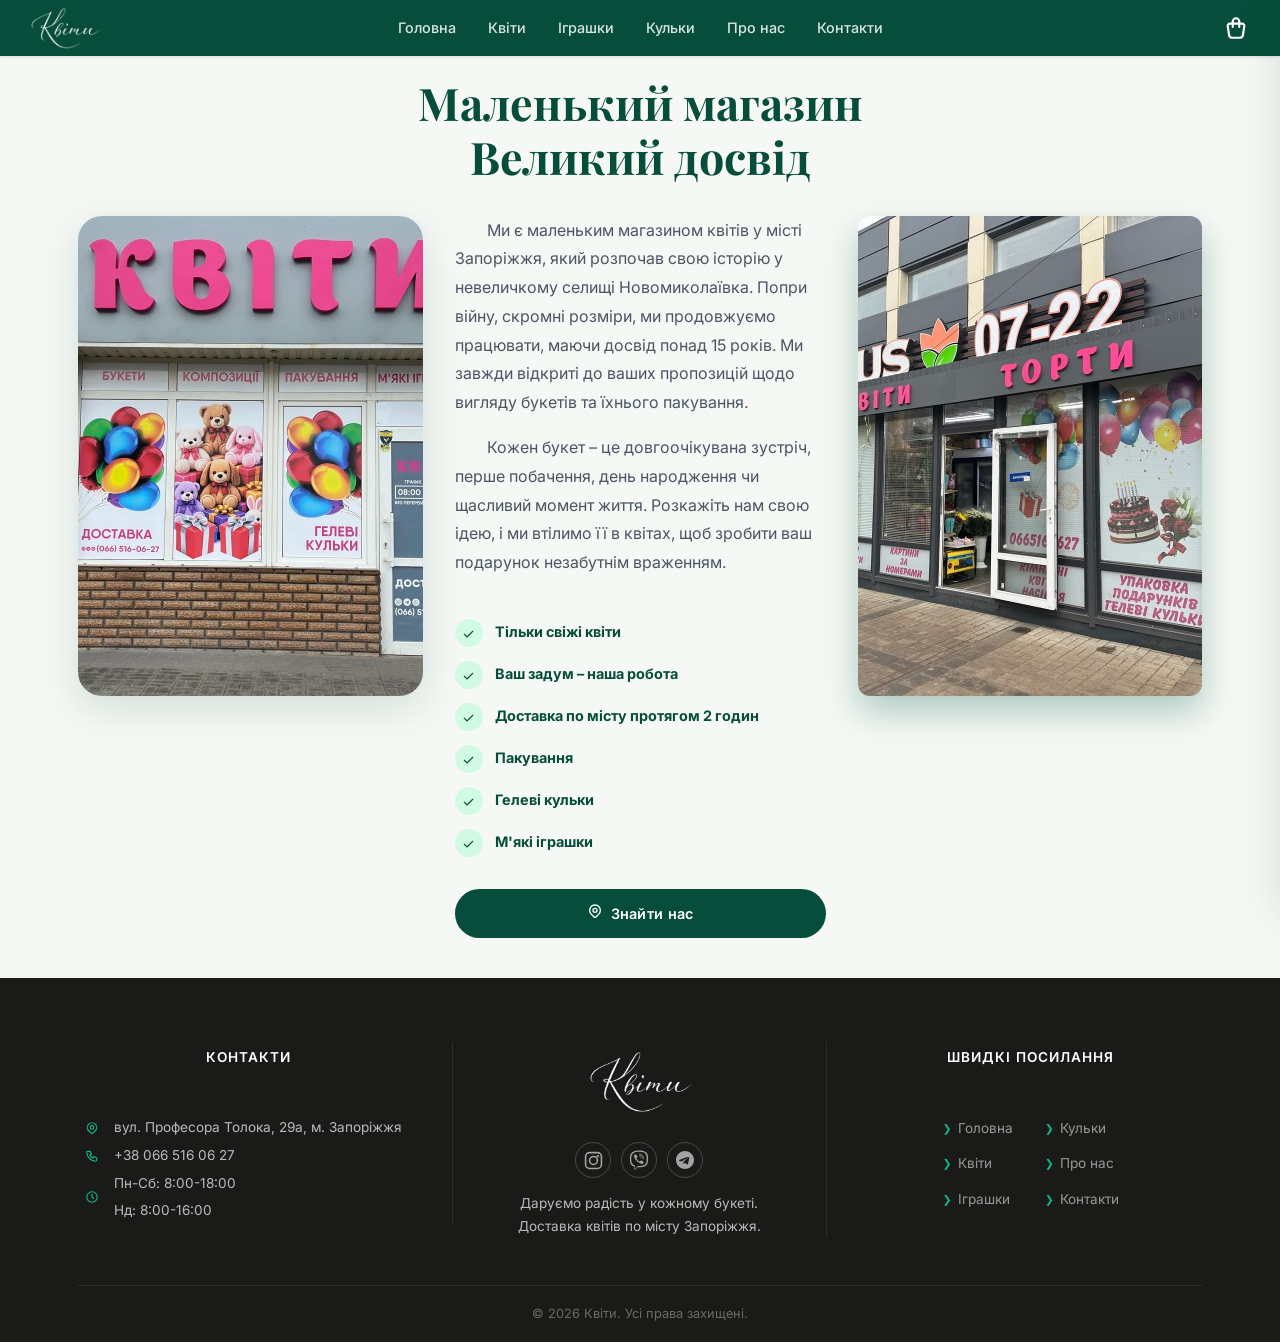
==== commit 35b928f9: "Add files via upload" ====
--- a/about.html
+++ b/about.html
@@ -186,7 +186,7 @@
                         <svg width="18" height="18" viewBox="0 0 24 24" fill="currentColor"><path d="M12 0C5.373 0 0 5.373 0 12s5.373 12 12 12 12-5.373 12-12S18.627 0 12 0zm5.894 8.221-1.97 9.28c-.145.658-.537.818-1.084.508l-3-2.21-1.447 1.394c-.16.16-.295.295-.605.295l.213-3.053 5.56-5.023c.242-.213-.054-.333-.373-.12L7.26 13.988 4.28 13.08c-.656-.204-.67-.656.136-.97l10.3-3.97c.545-.197 1.02.133.843.97l.335-.889z"/></svg>
                     </a>
                 </div>
-                <p class="footer-desc">Даруємо радість у кожному букеті. Доставка квітів по Запоріжжю та області.</p>
+                <p class="footer-desc">Даруємо радість у кожному букеті. Доставка квітів по місту Запоріжжя.</p>
             </div>
 
             <div class="footer-col footer-contacts-col" id="contacts">
@@ -204,6 +204,8 @@
                     <ul class="footer-links">
                         <li><a href="index.html#hero">Головна</a></li>
                         <li><a href="index.html#kvity">Квіти</a></li>
+                        <li><a href="toys.html">Іграшки</a></li>
+                        <li><a href="balloons.html">Кульки</a></li>
                         <li><a href="about.html">Про нас</a></li>
                         <li><a href="#contacts">Контакти</a></li>
                     </ul>
--- a/styles.css
+++ b/styles.css
@@ -497,7 +497,7 @@
 }
 
 .mobile-menu-links {
-    margin-top: -32px;
+    margin-top: -8px;
     margin-bottom: 8px;
 }
 
@@ -627,7 +627,7 @@
     align-items: center;
     gap: 10px;
     flex-wrap: nowrap;
-    margin-top: 24px;
+    margin-top: auto;
 }
 
 .mobile-menu-footer .mobile-call-btn {
@@ -1371,7 +1371,7 @@
 
 .about-text {
     order: 3;
-    margin-top: -28px;
+    margin-top: -8px;
 }
 
 .about-text .section-eyebrow {
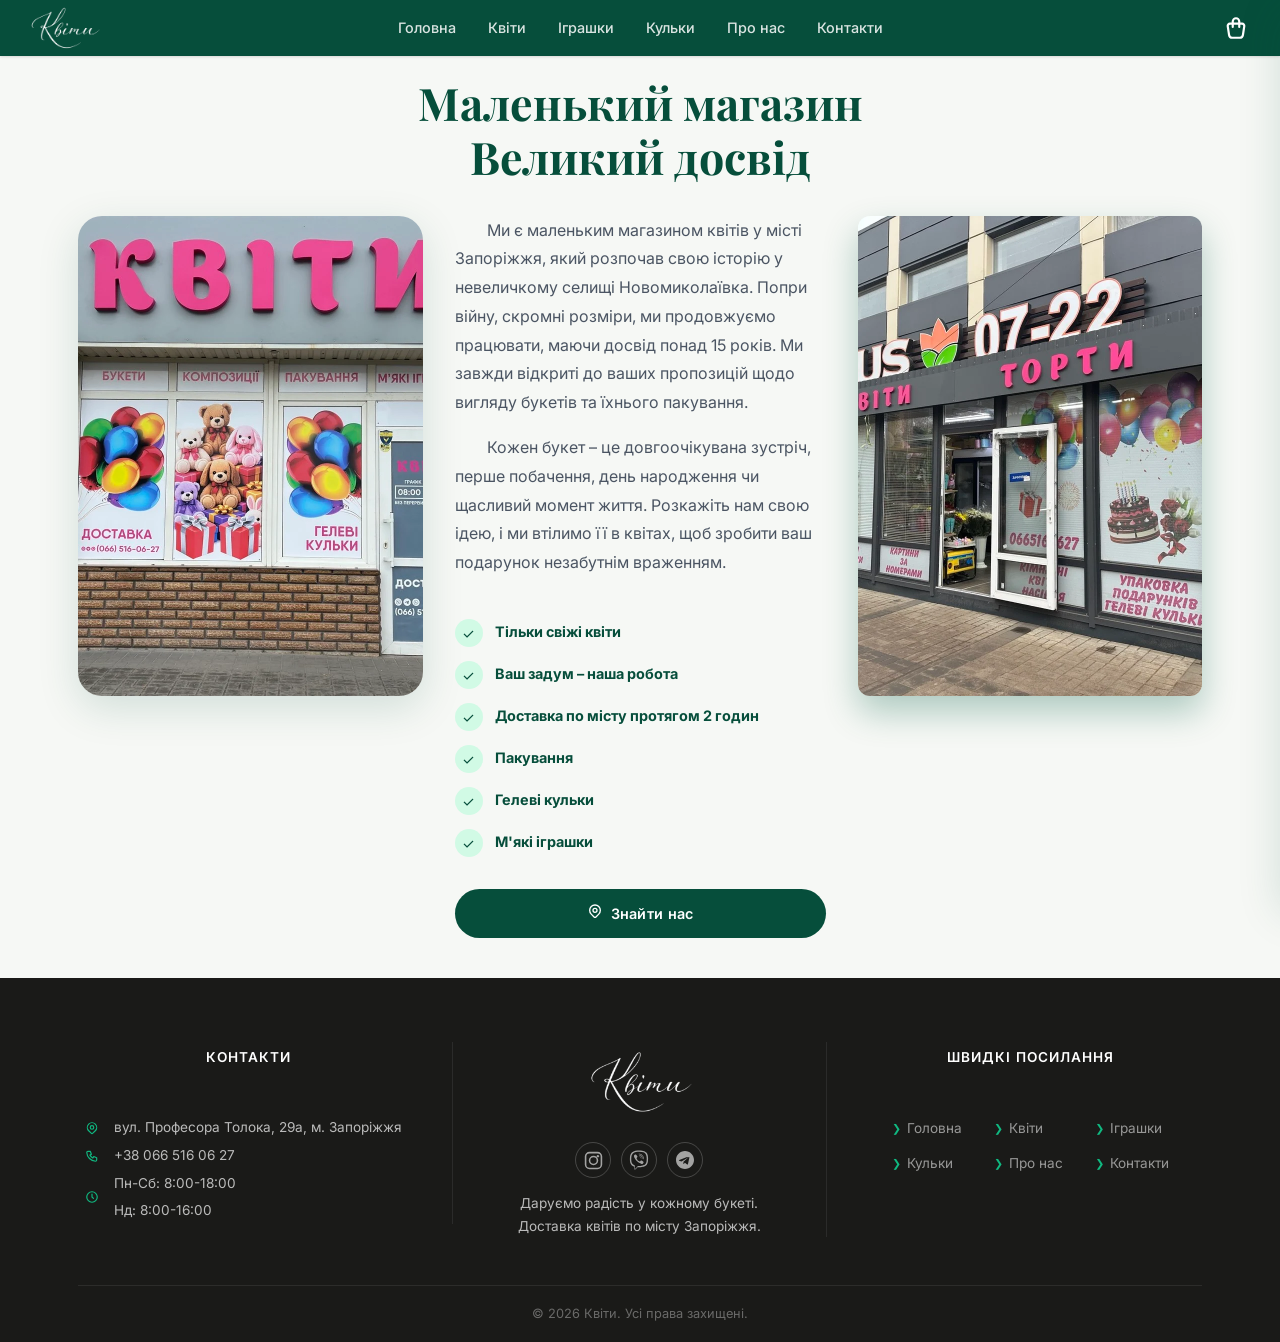
==== commit 9a379eca: "Add files via upload" ====
--- a/about.html
+++ b/about.html
@@ -3,7 +3,6 @@
 <head>
     <meta charset="UTF-8" />
     <meta name="viewport" content="width=device-width, initial-scale=1.0" />
-    <meta name="description" content="Про нас – квітковий магазин Квіти у Запоріжжі. Наша історія, цінності та підхід до роботи." />
     <title>Квітковий магазин</title>
     <link rel="preconnect" href="https://fonts.googleapis.com" />
     <link rel="preconnect" href="https://fonts.gstatic.com" crossorigin />
--- a/styles.css
+++ b/styles.css
@@ -123,43 +123,6 @@
 }
 }
 
-/* Допоміжні класи */
-.product-body--compact {
-    padding: 12px 10px;
-    display: flex;
-    flex-direction: column;
-    align-items: flex-start;
-    gap: 8px;
-    min-width: 120px;
-    max-width: 180px;
-}
-.product-footer {
-    display: flex;
-    align-items: center;
-    gap: 10px;
-    margin-top: 0;
-}
-.product-price {
-    font-size: 1.1rem;
-    font-weight: 600;
-}
-.product-btn {
-    background: var(--emerald);
-    color: var(--white);
-    border-radius: 50%;
-    width: 32px;
-    height: 32px;
-    font-size: 1.3rem;
-    display: flex;
-    align-items: center;
-    justify-content: center;
-    transition: background .2s;
-}
-.product-btn:active, .product-btn:focus {
-    background: var(--forest-mid);
-}
-
-
 .container {
     width: 100%;
     max-width: 1160px;
@@ -173,6 +136,10 @@
     overflow: hidden;
     clip: rect(0,0,0,0); 
     white-space: nowrap;
+}
+
+.is-hidden {
+    display: none !important;
 }
 
 .btn {
@@ -265,6 +232,12 @@
         opacity: 1;
         transform: translateY(0);
     }
+
+    /* Затримки для покрокової появи елементів (замість inline transition-delay) */
+    .reveal-d1 { transition-delay: .05s; }
+    .reveal-d2 { transition-delay: .1s; }
+    .reveal-d3 { transition-delay: .2s; }
+    .reveal-d4 { transition-delay: .3s; }
 
     .reveal-left {
         opacity: 0;
@@ -572,10 +545,6 @@
     color: var(--white);
 }
 
-.nav:has(~ .mobile-menu.open) .nav-logo-img {
-    content: url('logo_kvity_white.webp');
-}
-
 /* Лого по центру, кошик зліва, хрестик (гамбургер) справа */
 
 .nav:has(~ .mobile-menu.open) .nav-logo {
@@ -766,16 +735,21 @@
     display: flex;
     flex-direction: column;
     align-items: center;
-    gap: 6px;
+    gap: 4px;
     color: rgba(255,255,255,.6);
-    font-size: .7rem;
+    font-size: .6rem;
     letter-spacing: .1em;
     text-transform: uppercase;
     animation: bounce 2s infinite;
 }
 
 .hero-scroll span {
-    font-size: 1rem;
+    font-size: .8rem;
+}
+
+.hero-scroll-label {
+    font-size: .55rem;
+    letter-spacing: .12em;
 }
 
 @keyframes bounce {
@@ -822,11 +796,11 @@
 
     .hero-scroll {
         bottom: 32px;
-        font-size: .75rem;
+        font-size: .65rem;
     }
 
     .hero-scroll span {
-        font-size: 1.1rem;
+        font-size: .9rem;
     }
 }
 
@@ -867,7 +841,9 @@
 
 /* Менший відступ між заголовком і фільтром категорій (сторінка іграшок) */
 
-#igrashky .section-header {
+#igrashky .section-header,
+#kulky .section-header,
+#kvity .section-header {
     margin-bottom: 18px;
 }
 
@@ -892,6 +868,11 @@
         margin-top: 12px;
         font-size: 1rem;
         line-height: 1.7;
+    }
+
+    #kulky .section-header,
+    #kvity .section-header {
+        margin-bottom: 36px;
     }
 }
 
@@ -970,12 +951,12 @@
 .products-grid {
     display: grid;
     grid-template-columns: 1fr;
-    gap: 20px;
+    gap: 16px;
 }
 
 .product-card {
     background: var(--white);
-    border-radius: 32px;
+    border-radius: 16px;
     overflow: hidden;
     box-shadow: var(--shadow-sm);
     transition: transform .3s, box-shadow .3s;
@@ -987,14 +968,69 @@
 .product-img-wrap {
     position: relative;
     overflow: hidden;
-    aspect-ratio: 4/3;
+    aspect-ratio: 1/1;
 }
 
 .product-img-wrap img {
-    width: 100%;
-    height: 100%;
+    width:100%;
+    height: 110%;
     object-fit: cover;
     transition: transform .5s;
+}
+
+/* Великі описові картки (сторінка "Кульки"): фото зліва, текст справа.
+   Прив'язано до .product-card-balloon, тому діє лише там, де є такі картки. */
+
+.product-card-balloon {
+    flex-direction: row;
+    align-items: stretch;
+}
+
+.product-card-balloon .product-img-wrap {
+    flex: 0 0 38%;
+    aspect-ratio: auto;
+    height: auto;
+}
+
+.product-card-balloon .product-img-wrap img {
+    height: 100%;
+}
+
+.product-card-balloon .product-body {
+    flex: 1;
+    padding: 14px 16px 16px;
+}
+
+/* Відступи тексту саме в картках кульок (не чіпає інші сторінки) */
+
+.product-card-balloon .product-name {
+    margin-bottom: 18px;
+}
+
+.product-card-balloon .product-desc:not(:last-of-type) {
+    margin-bottom: 22px;
+}
+
+/* Сітка з featured-картками (сторінка "Кульки"): завжди по 2 в ряд,
+   не залежно від правил .products-grid для звичайних сторінок каталогу */
+
+.products-grid:has(.product-card-balloon) {
+    grid-template-columns: repeat(2, 1fr);
+}
+
+@media (max-width: 480px) {
+    .products-grid:has(.product-card-balloon) {
+        grid-template-columns: 1fr;
+    }
+
+    .product-card-balloon {
+        flex-direction: column;
+    }
+
+    .product-card-balloon .product-img-wrap {
+        flex: none;
+        aspect-ratio: 4/3;
+    }
 }
 
 .product-badge {
@@ -1012,7 +1048,7 @@
 }
 
 .product-body {
-    padding: 16px 18px 18px;
+    padding: 8px 8px 10px;
     display: flex;
     flex-direction: column;
     flex: 1;
@@ -1020,10 +1056,16 @@
 
 .product-name {
     font-family: var(--font-display);
-    font-size: 1.05rem;
+    font-size: .92rem;
     font-weight: 600;
     color: var(--forest);
-    margin-bottom: 4px;
+    margin-bottom: 6px;
+    line-height: 1.25;
+    display: -webkit-box;
+    -webkit-line-clamp: 2;
+    line-clamp: 2;
+    -webkit-box-orient: vertical;
+    overflow: hidden;
 }
 
 .product-desc {
@@ -1104,13 +1146,15 @@
 
 .product-footer {
     display: flex;
+    flex-direction: row;
     align-items: center;
     justify-content: space-between;
+    gap: 10px;
     margin-top: auto;
 }
 
 .product-price {
-    font-size: 1.05rem;
+    font-size: .85rem;
     font-weight: 700;
     color: var(--forest);
 }
@@ -1174,6 +1218,8 @@
 }
 
 .filter-btn {
+    flex: 1 1 0;
+    text-align: center;
     padding: 8px 18px;
     border-radius: var(--radius-pill);
     background: var(--sand);
@@ -1183,6 +1229,12 @@
     transition: background .2s, color .2s;
 }
 
+@media (min-width: 768px) {
+    .filter-btn {
+        flex: 0 0 auto;
+    }
+}
+
 .filter-btn.active {
     background: var(--emerald);
     color: var(--white);
@@ -1199,29 +1251,161 @@
 .product-qty {
     display: flex;
     align-items: center;
+    justify-content: flex-end;
     gap: 8px;
+}
+
+.product-qty::before {
+    content: 'Кількість';
+    font-size: .78rem;
+    color: var(--text-mid);
+}
+
+/* Раніше картка-букет була широкою (фото зліва, інфо справа).
+   Тепер вона поводиться як звичайна картка: фото зверху, інфо знизу,
+   і бере участь у загальній сітці (4 в ряд на ноуті, 1 в ряд на мобільному). */
+
+/* Пропозиція додати листівку з побажанням прямо в картці товару */
+
+.card-offer-inline {
+    display: flex;
+    align-items: center;
+    gap: 8px;
+    flex-wrap: wrap;
+    margin-top: 12px;
+    padding-top: 12px;
+    border-top: 1px solid var(--sand);
+    transition: background .2s;
+}
+
+.card-offer-inline-icon {
+    font-size: 1.05rem;
+    flex-shrink: 0;
+    color: var(--text-light);
+    display: flex;
+}
+
+.card-offer-inline-text {
+    flex: 1 1 auto;
+    font-size: .8rem;
+    color: var(--text-mid);
+    line-height: 1.35;
+    min-width: 120px;
+}
+
+.card-offer-inline-actions {
+    display: flex;
+    align-items: center;
+    gap: 6px;
+    flex-shrink: 0;
+}
+
+.card-offer-inline-btn {
+    flex-shrink: 0;
+    background: transparent;
+    color: var(--forest);
+    border: 1px solid var(--sand-dark, var(--sand));
+    font-size: .78rem;
+    font-weight: 600;
+    padding: 8px 14px;
+    border-radius: var(--radius-pill);
+    transition: background .2s, transform .2s;
+}
+
+.card-offer-inline-btn:active {
+    transform: scale(0.96);
+}
+
+.card-offer-inline-remove {
+    flex-shrink: 0;
+    width: 30px;
+    height: 30px;
+    display: grid;
+    place-items: center;
+    border-radius: 50%;
+    color: var(--text-light);
+    font-size: .85rem;
+    transition: background .2s, color .2s, transform .2s;
+}
+
+.card-offer-inline-remove:active {
+    transform: scale(0.9);
+}
+
+@media (hover: hover) {
+    .card-offer-inline-btn:hover {
+        background: var(--forest-light);
+    }
+
+    .card-offer-inline-remove:hover {
+        background: rgba(180, 40, 40, .12);
+        color: #b42828;
+    }
+}
+
+.card-offer-inline.is-added {
+    background: var(--forest-light);
+}
+
+.card-offer-inline.is-added .card-offer-inline-text {
+    color: var(--forest);
+    font-weight: 600;
+}
+
+.card-offer-inline.is-added .card-offer-inline-btn {
+    background: transparent;
+    color: var(--forest);
+    padding: 8px 10px;
+}
+
+@media (hover: hover) {
+    .card-offer-inline.is-added .card-offer-inline-btn:hover {
+        background: rgba(6, 78, 59, .1);
+    }
 }
 
 .qty-count {
     min-width: 16px;
     text-align: center;
     font-weight: 600;
-    font-size: .95rem;
+    font-size: .85rem;
     color: var(--forest);
 }
 
+/* Обгортка лічильника з підписом "троянд кущових" (тільки перша картка) */
+
+.qty-count-wrap {
+    display: flex;
+    flex-direction: column;
+    align-items: center;
+    line-height: 1.15;
+}
+
+.qty-label {
+    font-size: .62rem;
+    font-weight: 500;
+    color: var(--forest);
+    opacity: .65;
+    white-space: nowrap;
+}
+
+.product-qty-bouquet {
+    justify-content: space-between;
+}
+
 .qty-btn {
-    width: 36px;
-    height: 36px;
+    width: 28px;
+    height: 28px;
     border-radius: 50%;
     background: var(--forest-light);
     color: var(--forest);
     display: grid;
     place-items: center;
-    font-size: 1.1rem;
+    font-size: .95rem;
     line-height: 1;
     transition: background .2s, color .2s, transform .2s, opacity .2s;
     position: relative;
+    flex-shrink: 0;
 }
 
 .qty-btn.qty-plus.in-cart {
@@ -1287,7 +1471,7 @@
 
 @media (min-width: 480px) {
     .products-grid {
-        grid-template-columns: repeat(2, 1fr);
+        gap: 16px;
     }
 }
 
@@ -1295,7 +1479,7 @@
 
 @media (min-width: 768px) {
     .products-grid {
-        grid-template-columns: repeat(auto-fill, minmax(250px, 1fr));
+        grid-template-columns: repeat(4, 1fr);
         gap: 28px;
     }
 
@@ -1305,9 +1489,25 @@
 
     .product-name {
         font-size: 1.1rem;
+        -webkit-line-clamp: unset;
+        line-clamp: unset;
     }
 
     .product-price {
+        font-size: 1.1rem;
+    }
+
+    .qty-count {
+        font-size: .95rem;
+    }
+
+    .qty-label {
+        font-size: .68rem;
+    }
+
+    .qty-btn {
+        width: 36px;
+        height: 36px;
         font-size: 1.1rem;
     }
 
@@ -1789,9 +1989,8 @@
 
 .footer-col ul.footer-links {
     display: grid;
-    grid-template-columns: repeat(2, auto);
-    grid-auto-flow: column;
-    grid-template-rows: repeat(3, auto);
+    grid-template-columns: repeat(3, auto);
+    grid-auto-flow: row;
     justify-content: start;
     justify-items: start;
     text-align: left;
@@ -1828,6 +2027,15 @@
 .footer-contacts-col li span:last-child,
 .footer-contacts-col li a {
     line-height: 2;
+}
+
+.footer-phone-link {
+    color: inherit;
+    transition: color .2s;
+}
+
+.footer-phone-link:hover {
+    color: var(--emerald);
 }
 
 .footer-contacts-col li:first-child {
@@ -2410,14 +2618,21 @@
     }
 }
 
-/* Спливаюче повідомлення кошика */
-
-#toast {
+/* Спливаючі повідомлення кошика (стек з кількох плашок) */
+
+.toast-container {
     position: fixed;
-    bottom: 78px;
+    bottom: 25px;
     left: 16px;
     right: 16px;
-    z-index: 800;
+    z-index: 950;
+    display: flex;
+    flex-direction: column;
+    gap: 10px;
+    pointer-events: none;
+}
+
+.toast-item {
     background: var(--forest);
     color: var(--white);
     padding: 12px 18px;
@@ -2428,24 +2643,367 @@
     transform: translateY(12px);
     opacity: 0;
     transition: transform .3s, opacity .3s;
-    pointer-events: none;
-}
-
-#toast.show {
+}
+
+.toast-item.show {
     transform: translateY(0);
     opacity: 1;
 }
 
+.toast-check {
+    vertical-align: -4px;
+    margin-right: 4px;
+}
+
+.toast-check-circle {
+    stroke-dasharray: 63;
+    stroke-dashoffset: 63;
+    animation: toast-circle-draw .4s ease forwards;
+}
+
+.toast-check-mark {
+    stroke-dasharray: 16;
+    stroke-dashoffset: 16;
+    animation: toast-mark-draw .25s ease forwards .35s;
+}
+
+@keyframes toast-circle-draw {
+    to { stroke-dashoffset: 0; }
+}
+
+@keyframes toast-mark-draw {
+    to { stroke-dashoffset: 0; }
+}
+
+.toast-cross {
+    vertical-align: -4px;
+    margin-right: 4px;
+}
+
+.toast-cross-circle {
+    stroke-dasharray: 63;
+    stroke-dashoffset: 63;
+    animation: toast-circle-draw .4s ease forwards;
+}
+
+.toast-cross-line1,
+.toast-cross-line2 {
+    stroke-dasharray: 12;
+    stroke-dashoffset: 12;
+    animation: toast-mark-draw .2s ease forwards .35s;
+}
+
+.toast-cross-line2 {
+    animation-delay: .5s;
+}
+
 /* Ноут-версія (від 768px) */
 
 @media (min-width: 768px) {
-    #toast {
-        bottom: 88px;
+    .toast-container {
+        bottom: 25px;
         left: auto;
         right: 28px;
+        align-items: flex-end;
+    }
+
+    .toast-item {
         padding: 12px 20px;
         font-size: .88rem;
         text-align: left;
         max-width: 320px;
     }
+}
+/* Модальне вікно: листівка з побажанням */
+
+.card-modal-overlay {
+    position: fixed;
+    inset: 0;
+    z-index: 1400;
+    background: rgba(6,78,59,.45);
+    backdrop-filter: blur(2px);
+    opacity: 0;
+    pointer-events: none;
+    transition: opacity .3s;
+}
+
+.card-modal-overlay.open {
+    opacity: 1;
+    pointer-events: all;
+}
+
+.card-modal {
+    position: fixed;
+    top: 50%;
+    left: 50%;
+    z-index: 1500;
+    width: 420px;
+    max-width: 88vw;
+    max-height: 86vh;
+    overflow-y: auto;
+    background: var(--white);
+    border-radius: var(--radius-lg);
+    box-shadow: var(--shadow-lg);
+    padding: 32px 26px 26px;
+    text-align: center;
+    transform: translate(-50%, -50%) scale(.92);
+    opacity: 0;
+    pointer-events: none;
+    transition: transform .3s cubic-bezier(.22,1,.36,1), opacity .25s;
+}
+
+.card-modal.open {
+    transform: translate(-50%, -50%) scale(1);
+    opacity: 1;
+    pointer-events: all;
+}
+
+.card-modal-close {
+    position: absolute;
+    top: 12px;
+    right: 12px;
+    width: 34px;
+    height: 34px;
+    border-radius: 50%;
+    display: grid;
+    place-items: center;
+    color: var(--text-light);
+    font-size: .9rem;
+    transition: background .2s, color .2s;
+}
+
+.card-modal-close:active {
+    background: var(--sand);
+}
+
+.card-modal-icon {
+    font-size: 2.2rem;
+    margin-bottom: 10px;
+}
+
+.card-modal-title {
+    font-family: var(--font-display);
+    font-size: 1.25rem;
+    color: var(--forest);
+    margin-bottom: 10px;
+}
+
+.card-modal-text {
+    font-size: .88rem;
+    color: var(--text-mid);
+    line-height: 1.5;
+    margin-bottom: 20px;
+}
+
+.card-modal-text strong {
+    color: var(--forest);
+}
+
+.card-message-input {
+    width: 100%;
+    resize: vertical;
+    min-height: 90px;
+    border: 1.5px solid var(--sand);
+    border-radius: var(--radius-md);
+    padding: 12px 14px;
+    font-family: var(--font-body);
+    font-size: .9rem;
+    color: var(--text-dark);
+    background: var(--bg-main);
+    margin-bottom: 18px;
+    transition: border-color .2s;
+}
+
+.card-message-input:focus {
+    outline: none;
+    border-color: var(--emerald);
+}
+
+.card-modal-actions {
+    display: flex;
+    flex-direction: column;
+    gap: 10px;
+}
+
+.card-modal-actions .btn {
+    width: 100%;
+}
+
+.btn-ghost {
+    background: transparent;
+    color: var(--text-mid);
+    min-height: 40px;
+    padding: 10px 20px;
+}
+
+@media (hover: hover) {
+    .card-modal-close:hover {
+        background: var(--sand);
+        color: var(--text-mid);
+    }
+
+    .btn-ghost:hover {
+        color: var(--forest);
+    }
+}
+
+@media (min-width: 768px) {
+    .card-modal {
+        padding: 38px 34px 30px;
+    }
+}
+
+/* Листівка як елемент кошика */
+
+.cart-item-card {
+    align-items: flex-start;
+}
+
+.cart-item-card .cart-item-name {
+    display: flex;
+    align-items: center;
+    gap: 6px;
+}
+
+.cart-item-card-message {
+    font-size: .8rem;
+    color: var(--text-mid);
+    font-style: italic;
+    line-height: 1.4;
+    margin: 4px 0 2px;
+    word-break: break-word;
+}
+
+.cart-item-card-message.is-empty {
+    color: var(--text-light);
+    font-style: normal;
+}
+
+.cart-item-card-actions {
+    display: flex;
+    align-items: center;
+    gap: 2px;
+    flex-shrink: 0;
+}
+
+.cart-item-edit {
+    width: 32px;
+    height: 32px;
+    border-radius: 50%;
+    display: grid;
+    place-items: center;
+    color: var(--text-light);
+    font-size: .9rem;
+    transition: background .2s, color .2s;
+}
+
+.cart-item-edit:active {
+    background: var(--forest-light);
+    color: var(--forest);
+}
+
+@media (hover: hover) {
+    .cart-item-edit:hover {
+        background: var(--forest-light);
+        color: var(--forest);
+    }
+}
+
+/* Види кульок — текстовий блок на сторінці кульок */
+
+.balloon-types {
+    padding: var(--section-gap) 0;
+}
+
+.balloon-types-grid {
+    display: grid;
+    grid-template-columns: 1fr;
+    gap: 18px;
+}
+
+.balloon-type-card {
+    background: var(--white);
+    border-radius: var(--radius-lg);
+    padding: 26px 22px;
+    box-shadow: var(--shadow-sm);
+    transition: transform .3s, box-shadow .3s;
+    text-align: center;
+}
+
+@media (hover: hover) {
+    .balloon-type-card:hover {
+        transform: translateY(-4px);
+        box-shadow: var(--shadow-md);
+    }
+}
+
+.balloon-type-icon {
+    width: 56px;
+    height: 56px;
+    border-radius: 50%;
+    background: var(--forest-light);
+    display: grid;
+    place-items: center;
+    font-size: 1.6rem;
+    margin: 0 auto 16px;
+    flex-shrink: 0;
+}
+
+.balloon-type-card h3 {
+    font-family: var(--font-display);
+    font-size: 1.1rem;
+    font-weight: 700;
+    color: var(--forest);
+    margin-bottom: 8px;
+}
+
+.balloon-type-card p {
+    font-size: .88rem;
+    color: var(--text-mid);
+    line-height: 1.6;
+}
+
+.balloon-types-call {
+    color: var(--emerald);
+    font-weight: 600;
+    text-decoration: none;
+}
+
+@media (hover: hover) {
+    .balloon-types-call:hover {
+        text-decoration: underline;
+    }
+}
+
+/* Ноут-версія (від 768px) */
+
+@media (min-width: 768px) {
+    .balloon-types-grid {
+        grid-template-columns: repeat(2, 1fr);
+        gap: 24px;
+    }
+
+    .balloon-type-card {
+        display: flex;
+        align-items: flex-start;
+        gap: 20px;
+        text-align: left;
+        padding: 34px 30px;
+    }
+
+    .balloon-type-icon {
+        width: 64px;
+        height: 64px;
+        font-size: 1.9rem;
+        margin: 0;
+    }
+
+    .balloon-type-card h3 {
+        font-size: 1.2rem;
+        margin-bottom: 10px;
+    }
+
+    .balloon-type-card p {
+        font-size: .92rem;
+    }
 }
